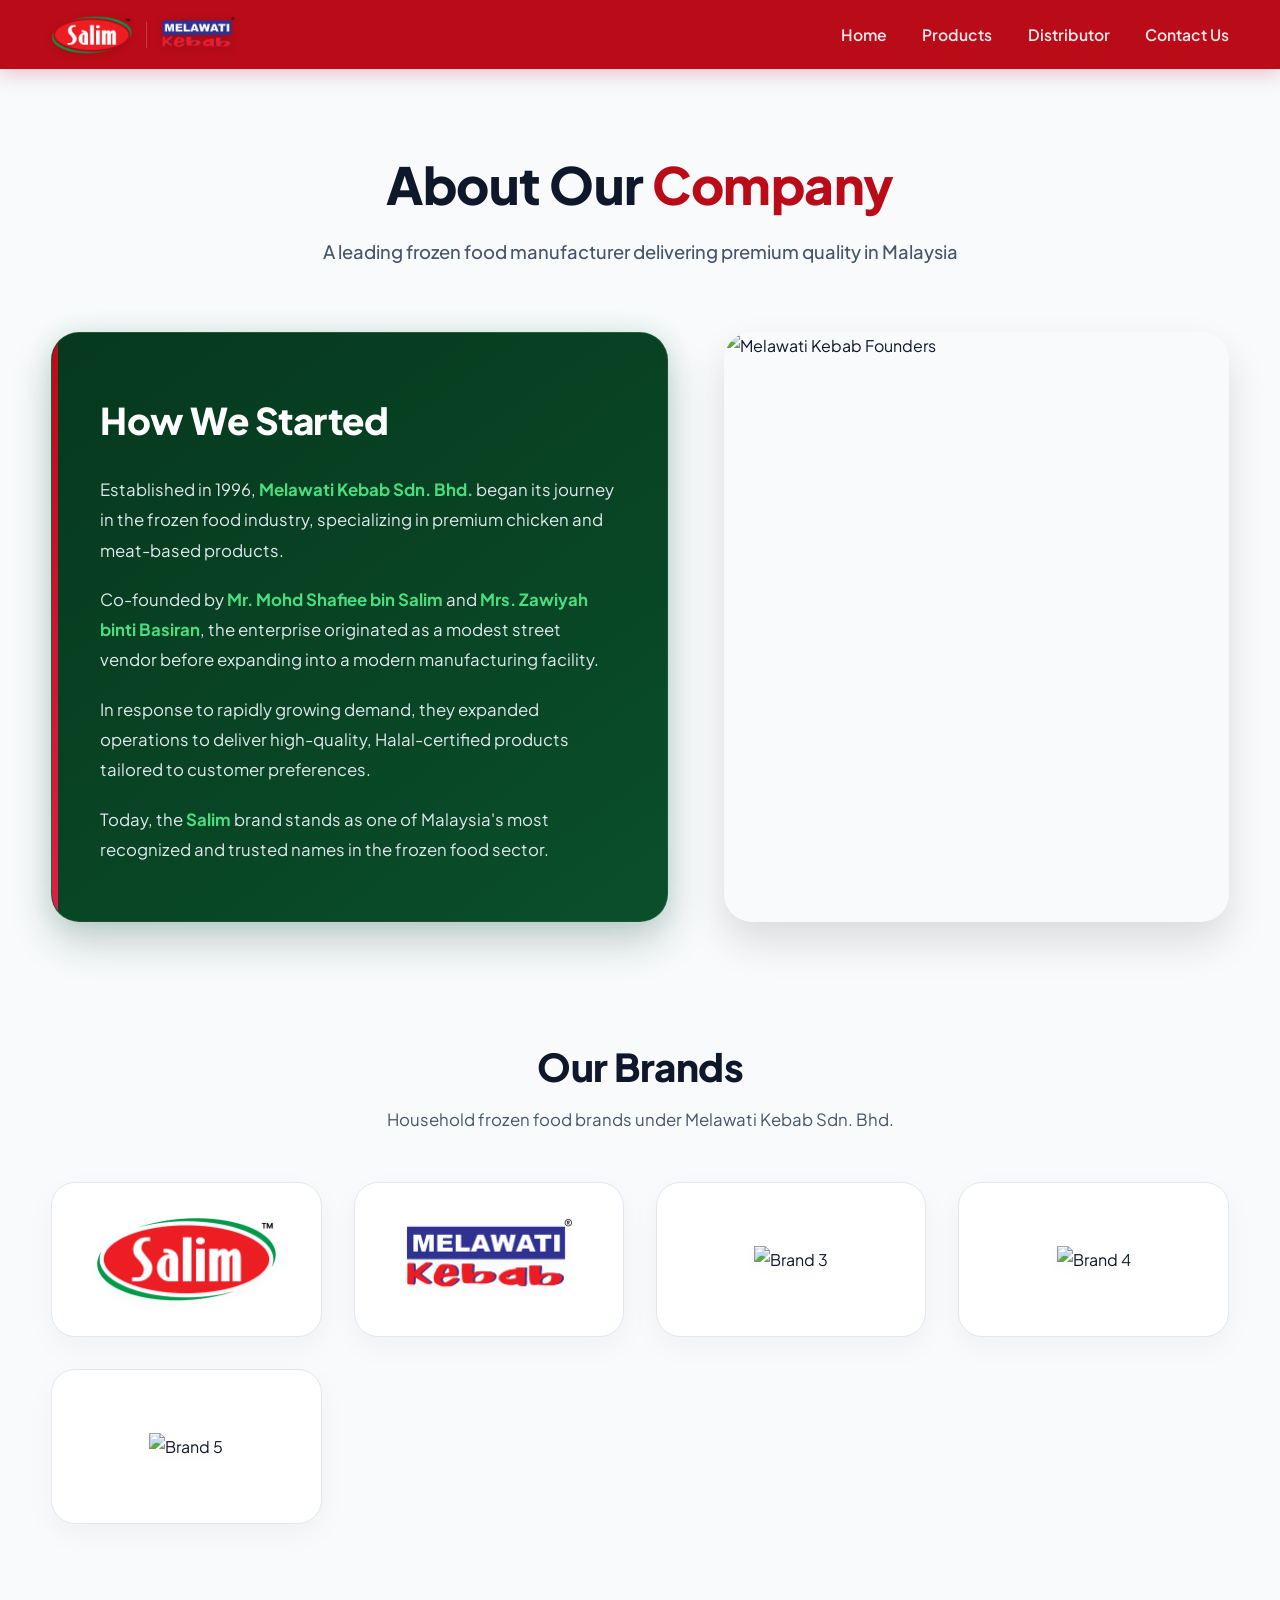
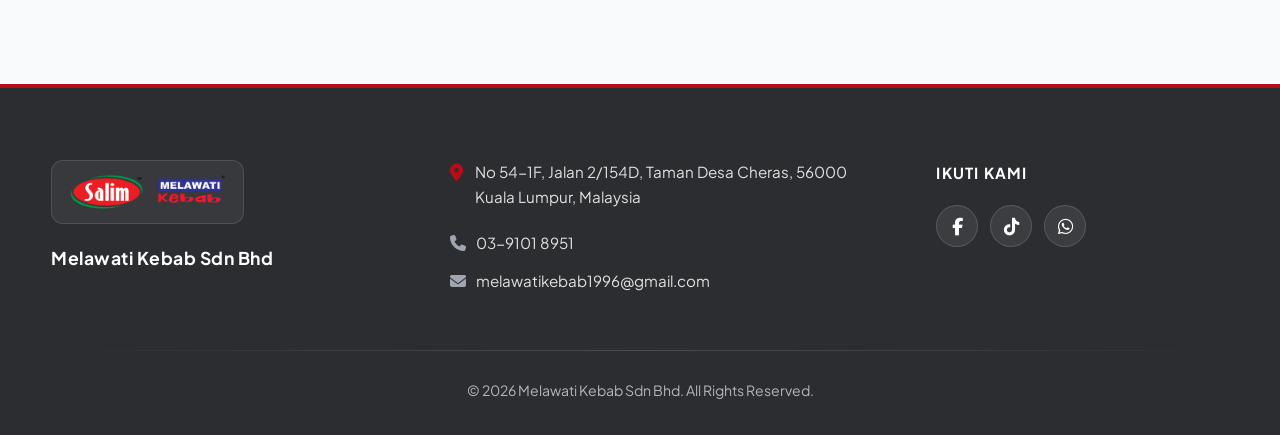
==== about.html @ ced59420 "Add files via upload" ====
<!DOCTYPE html>
<html lang="en">
<head>
    <meta charset="UTF-8">
    <meta name="viewport" content="width=device-width, initial-scale=1.0">
    <title>About Us | Salim Melawati Kebab</title>
    <meta name="description" content="Learn about the journey and brands under Melawati Kebab Sdn Bhd, a trusted frozen food manufacturer in Malaysia since 1996.">

    <!-- FontAwesome Icons & Google Fonts -->
    <link rel="stylesheet" href="https://cdnjs.cloudflare.com/ajax/libs/font-awesome/6.4.0/css/all.min.css">
    <link rel="preconnect" href="https://fonts.googleapis.com">
    <link rel="preconnect" href="https://fonts.gstatic.com" crossorigin>
    <link href="https://fonts.googleapis.com/css2?family=Plus+Jakarta+Sans:wght@400;500;600;700;800&display=swap" rel="stylesheet">
    
    <!-- CSS Header & Footer Components -->
    <link rel="stylesheet" href="components.css">

    <!-- JavaScript Header & Footer Components -->
    <script src="components.js" defer></script>
    
    <style>
        :root {
            --salim-red: #ba0c18;
            --salim-green: #008d4c;
            --salim-green-dark: #073b1e;
            --bg-light: #f8fafc;
            --bg-card: #ffffff;
            --text-dark: #0f172a;
            --text-gray: #475569;
            --border-color: #e2e8f0;
            --transition: all 0.35s cubic-bezier(0.16, 1, 0.3, 1);
        }

        *, *::before, *::after {
            margin: 0;
            padding: 0;
            box-sizing: border-box;
        }

        html, body {
            width: 100%;
            max-width: 100%;
            overflow-x: clip; 
            position: relative;
            background-color: var(--bg-light);
        }

        body {
            font-family: 'Plus Jakarta Sans', sans-serif;
            color: var(--text-dark);
            line-height: 1.7;
        }

        .site-wrapper {
            width: 100%;
            max-width: 100%;
            overflow-x: clip;
            position: relative;
            z-index: 1;
        }

        /* HEADER MELEKAT DI ATAS SKRIN (STICKY / FIXED AT TOP) */
        main-header {
            display: block;
            width: 100%;
            position: sticky !important;
            top: 0 !important;
            z-index: 1000;
        }

        /* Mengatasi sebarang gaya dalaman komponen header */
        main-header header, 
        main-header nav, 
        main-header .navbar, 
        main-header .header-container {
            position: sticky !important;
            top: 0 !important;
            z-index: 1000;
        }

        main-footer {
            display: block;
            width: 100%;
            position: relative;
            z-index: 2;
        }

        .container {
            width: 92%;
            max-width: 1200px;
            margin: 0 auto;
            position: relative;
            z-index: 2;
        }

        /* 1. Header Hero Minimalis */
        .page-header {
            text-align: center;
            padding: 4.5rem 0 2.5rem 0;
        }

        .page-title {
            font-size: clamp(2.2rem, 5vw, 3.2rem);
            font-weight: 800;
            color: var(--text-dark);
            letter-spacing: -0.5px;
            margin-bottom: 0.5rem;
        }

        .page-title span {
            color: var(--salim-red);
        }

        .page-subtitle {
            color: var(--text-gray);
            font-size: clamp(1rem, 2.5vw, 1.15rem);
            font-weight: 500;
            max-width: 650px;
            margin: 0 auto;
        }

        /* 2. Story Section */
        .story-section {
            padding: 1.5rem 0 5rem 0;
        }

        .story-grid {
            display: grid;
            grid-template-columns: 1.1fr 0.9fr;
            gap: 3.5rem;
            align-items: stretch;
        }

        /* Green Box 'How We Started' */
        .story-green-card {
            background: linear-gradient(145deg, #06381d 0%, #0a4f2b 100%);
            border-radius: 28px;
            padding: 3.5rem 3rem;
            color: #ffffff;
            box-shadow: 0 20px 40px rgba(7, 59, 30, 0.22), 
                        0 0 25px rgba(0, 141, 76, 0.12);
            border: 1px solid rgba(255, 255, 255, 0.1);
            position: relative;
            overflow: hidden;
            display: flex;
            flex-direction: column;
            justify-content: center;
        }

        .story-green-card::before {
            content: '';
            position: absolute;
            top: 0;
            left: 0;
            width: 6px;
            height: 100%;
            background: linear-gradient(180deg, var(--salim-red) 0%, #e11d48 100%);
        }

        .story-green-card h3 {
            font-size: clamp(1.8rem, 3.5vw, 2.3rem);
            font-weight: 800;
            color: #ffffff;
            margin-bottom: 1.5rem;
            letter-spacing: -0.5px;
        }

        .story-green-card p {
            color: #e2e8f0;
            font-size: 1.05rem;
            line-height: 1.8;
            margin-bottom: 1.2rem;
            font-weight: 400;
        }

        .story-green-card p:last-child {
            margin-bottom: 0;
        }

        .story-green-card strong {
            color: #4ade80;
            font-weight: 700;
        }

        /* Gambar Founders (Covered, Full Fill, No Border Tepi) */
        .story-image-wrapper {
            position: relative;
            width: 100%;
            height: 100%;
            min-height: 450px;
            display: flex;
            align-items: center;
            justify-content: center;
            background: transparent;
            padding: 0;
            border: none;
            box-shadow: none;
        }

        .story-image {
            width: 100%;
            height: 100%;
            object-fit: cover;
            border-radius: 28px;
            display: block;
            box-shadow: 0 20px 40px rgba(0, 0, 0, 0.12);
        }

        /* 3. Brands Section (Statik & Fail JPG) */
        .brands-section {
            padding: 2rem 0 6rem 0;
            position: relative;
        }

        .brands-header {
            text-align: center;
            margin-bottom: 3rem;
        }

        .brands-title {
            font-size: clamp(2rem, 4vw, 2.4rem);
            font-weight: 800;
            color: var(--text-dark);
            letter-spacing: -0.5px;
        }

        .brands-subtitle {
            color: var(--text-gray);
            font-size: 1.05rem;
            margin-top: 0.4rem;
        }

        /* Grid Logo Statik & Responsif */
        .brands-grid {
            display: grid;
            grid-template-columns: repeat(auto-fit, minmax(210px, 1fr));
            gap: 2rem;
            justify-content: center;
        }

        .brand-card {
            background: #ffffff;
            border: 1px solid var(--border-color);
            border-radius: 24px;
            height: 155px;
            padding: 1.5rem;
            display: flex;
            align-items: center;
            justify-content: center;
            box-shadow: 0 10px 30px rgba(0, 0, 0, 0.04);
            transition: var(--transition);
        }

        .brand-card:hover {
            transform: translateY(-6px);
            border-color: var(--salim-green);
            box-shadow: 0 18px 36px rgba(0, 141, 76, 0.12),
                        0 6px 16px rgba(186, 12, 24, 0.08);
        }

        /* Saiz Logo Besar & Jelas */
        .brand-card img {
            max-width: 90%;
            max-height: 95px;
            width: auto;
            height: auto;
            object-fit: contain;
            filter: drop-shadow(0 4px 6px rgba(0, 0, 0, 0.03));
            transition: var(--transition);
        }

        .brand-card:hover img {
            transform: scale(1.05);
        }

        /* Responsif untuk Mobile */
        @media (max-width: 992px) {
            .story-grid {
                grid-template-columns: 1fr;
                gap: 2.5rem;
            }
            .story-image-wrapper {
                min-height: 380px;
                height: 380px;
            }
            .brands-grid {
                grid-template-columns: repeat(auto-fit, minmax(180px, 1fr));
                gap: 1.5rem;
            }
        }

        @media (max-width: 600px) {
            .page-header {
                padding: 3rem 0 1.5rem 0;
            }
            .story-green-card {
                padding: 2.2rem 1.5rem;
                border-radius: 20px;
            }
            .story-image-wrapper {
                min-height: 280px;
                height: 280px;
            }
            .story-image {
                border-radius: 20px;
            }
            .brands-grid {
                grid-template-columns: repeat(2, 1fr);
                gap: 1rem;
            }
            .brand-card {
                height: 130px;
                padding: 1rem;
            }
            .brand-card img {
                max-height: 75px;
            }
        }

        @media (max-width: 380px) {
            .brands-grid {
                grid-template-columns: 1fr;
            }
        }
    </style>
</head>
<body>

    <div class="site-wrapper">

        <!-- Header Component (Kini Kekal Melekat di Atas Skrin Saat Scroll) -->
        <main-header></main-header>

        <main class="container">

            <!-- Clean Header Section -->
            <section class="page-header">
                <h1 class="page-title">About Our <span>Company</span></h1>
                <p class="page-subtitle">A leading frozen food manufacturer delivering premium quality in Malaysia</p>
            </section>

            <!-- Story Section -->
            <section class="story-section">
                <div class="story-grid">
                    
                    <!-- Green Box 'How We Started' -->
                    <div class="story-green-card">
                        <h3>How We Started</h3>
                        <p>Established in 1996, <strong>Melawati Kebab Sdn. Bhd.</strong> began its journey in the frozen food industry, specializing in premium chicken and meat-based products.</p>
                        <p>Co-founded by <strong>Mr. Mohd Shafiee bin Salim</strong> and <strong>Mrs. Zawiyah binti Basiran</strong>, the enterprise originated as a modest street vendor before expanding into a modern manufacturing facility.</p>
                        <p>In response to rapidly growing demand, they expanded operations to deliver high-quality, Halal-certified products tailored to customer preferences.</p>
                        <p>Today, the <strong>Salim</strong> brand stands as one of Malaysia's most recognized and trusted names in the frozen food sector.</p>
                    </div>

                    <!-- Gambar Founders (Covered, Full Fill, Tanpa Border Tepi) -->
                    <div class="story-image-wrapper">
                        <img src="productpic/founders.jpg" alt="Melawati Kebab Founders" class="story-image">
                    </div>

                </div>
            </section>

            <!-- Our Brands Section (Format Fail JPG) -->
            <section class="brands-section">
                <div class="brands-header">
                    <h2 class="brands-title">Our Brands</h2>
                    <p class="brands-subtitle">Household frozen food brands under Melawati Kebab Sdn. Bhd.</p>
                </div>
                
                <div class="brands-grid">
                    <div class="brand-card">
                        <img src="productpic/SALIM.png" alt="Salim Brand">
                    </div>

                    <div class="brand-card">
                        <img src="productpic/mksb.png" alt="Melawati Kebab Brand">
                    </div>

                    <div class="brand-card">
                        <img src="productpic/brand3.jpg" alt="Brand 3">
                    </div>

                    <div class="brand-card">
                        <img src="productpic/brand5.jpg" alt="Brand 4">
                    </div>

                    <div class="brand-card">
                        <img src="productpic/brand4.jpg" alt="Brand 5">
                    </div>
                </div>
            </section>

        </main>

        <!-- Footer Component -->
        <main-footer></main-footer>

    </div>

</body>
</html>
---- components.css ----
/* ==========================================================================
   CSS STYLESHEET FOR MAIN HEADER & MAIN FOOTER (OVERFLOW LOCKED)
   Brand: Salim / Melawati Kebab Sdn Bhd
   ========================================= */

:root {
    --salim-red: #ba0c18;
    --salim-red-dark: #960812;
    
    /* PALET WARNA HIJAU LEMBUT (SOFT GREEN) */
    --salim-green: #74c69d;
    --salim-green-hover: #52b788;
    --header-bg: #ba0c18;
    
    /* TETAPAN WARNA FOOTER KELABU (GREY) */
    --footer-bg: #2b2d30;          /* Kelabu arang (charcoal grey) */
    --footer-text: #e0e0e0;        /* Teks kelabu terang */
    --footer-icon-accent: #a0a6b1; /* Aksen ikon kelabu pastel */
    
    --text-white: #ffffff;
    --border-light: rgba(255, 255, 255, 0.2);
    --transition-smooth: all 0.3s cubic-bezier(0.4, 0, 0.2, 1);
}

/* Base reset for Custom Component Elements (Hentikan Horizontal Scroll) */
main-header, 
main-footer,
main-header *,
main-footer * {
    box-sizing: border-box;
    max-width: 100%;
}

main-header {
    display: block;
    width: 100%;
    position: sticky; /* Sticky dikemaskini supaya melekat di atas */
    top: 0;
    z-index: 1000;
}

main-footer {
    display: block;
    width: 100%;
    overflow-x: hidden;
}

/* ==========================================
   1. SITE HEADER & NAVIGATION
   ========================================== */
.site-header {
    background-color: var(--header-bg);
    width: 100%;
    box-shadow: 0 4px 20px rgba(186, 12, 24, 0.25);
    transition: var(--transition-smooth);
    overflow-x: hidden;
}

.header-container {
    width: 92%;
    max-width: 1250px;
    margin: 0 auto;
    display: flex;
    align-items: center;
    justify-content: space-between;
    padding: 0.85rem 0;
}

/* Logo Section */
.logo-group {
    display: flex;
    align-items: center;
    gap: 14px;
    text-decoration: none;
    transition: opacity 0.2s ease;
}

.logo-group:hover {
    opacity: 0.95;
}

.logo-img {
    height: 42px;
    width: auto;
    object-fit: contain;
    filter: drop-shadow(0 2px 4px rgba(0, 0, 0, 0.15));
    transition: transform 0.3s ease;
}

.logo-group:hover .logo-img {
    transform: scale(1.03);
}

.logo-divider {
    width: 1px;
    height: 26px;
    background-color: var(--border-light);
}

/* Navigation Menu */
.nav-menu {
    display: flex;
    align-items: center;
    list-style: none;
    gap: 2.2rem;
    margin: 0;
    padding: 0;
}

.nav-link {
    color: rgba(255, 255, 255, 0.9);
    text-decoration: none;
    font-weight: 600;
    font-size: 0.98rem;
    position: relative;
    padding: 6px 0;
    transition: var(--transition-smooth);
}

.nav-link:hover {
    color: var(--text-white);
}

.nav-link::after {
    content: '';
    position: absolute;
    bottom: -2px;
    left: 0;
    width: 0%;
    height: 3px;
    background-color: var(--salim-green);
    border-radius: 4px;
    transition: var(--transition-smooth);
}

.nav-link:hover::after,
.nav-link.active::after {
    width: 100%;
}

.nav-link.active {
    color: var(--text-white);
    font-weight: 700;
}

/* Hamburger Toggle Button (Mobile) */
.menu-toggle {
    display: none;
    flex-direction: column;
    justify-content: space-between;
    width: 28px;
    height: 20px;
    background: transparent;
    border: none;
    cursor: pointer;
    padding: 0;
    z-index: 1001;
}

.menu-toggle span {
    width: 100%;
    height: 3px;
    background-color: var(--text-white);
    border-radius: 3px;
    transition: var(--transition-smooth);
    transform-origin: left center;
}

.menu-toggle.active span:nth-child(1) {
    transform: rotate(45deg);
}

.menu-toggle.active span:nth-child(2) {
    opacity: 0;
}

.menu-toggle.active span:nth-child(3) {
    transform: rotate(-45deg);
}

/* ==========================================
   2. SITE FOOTER (GREY THEME)
   ========================================== */
.site-footer {
    background-color: var(--footer-bg);
    color: var(--footer-text);
    padding: 4.5rem 0 2rem 0;
    margin-top: 4rem;
    border-top: 4px solid var(--salim-red);
    overflow-x: hidden;
}

.footer-container {
    width: 92%;
    max-width: 1250px;
    margin: 0 auto;
}

.footer-top {
    display: grid;
    grid-template-columns: 1.2fr 1.5fr 1fr;
    gap: 3rem;
    align-items: start;
    margin-bottom: 3.5rem;
}

/* Footer Brand Column */
.footer-brand {
    display: flex;
    flex-direction: column;
    gap: 1.2rem;
}

.footer-logos {
    display: flex;
    align-items: center;
    gap: 14px;
    background: rgba(255, 255, 255, 0.06);
    padding: 12px 18px;
    border-radius: 12px;
    width: fit-content;
    border: 1px solid rgba(255, 255, 255, 0.12);
}

.footer-logo-img {
    height: 38px;
    width: auto;
    object-fit: contain;
}

.company-name {
    font-size: 1.1rem;
    font-weight: 700;
    letter-spacing: 0.5px;
    color: #ffffff;
}

/* Footer Info Column (Address & Contact) */
.footer-info {
    display: flex;
    flex-direction: column;
    gap: 1.3rem;
}

.footer-address {
    display: flex;
    align-items: flex-start;
    gap: 12px;
    color: var(--footer-text);
    font-size: 0.95rem;
    line-height: 1.6;
}

.footer-address i {
    color: var(--salim-red);
    font-size: 1.1rem;
    margin-top: 4px;
    flex-shrink: 0;
}

.footer-contacts {
    display: flex;
    flex-direction: column;
    gap: 0.75rem;
}

.contact-item {
    color: var(--footer-text);
    text-decoration: none;
    font-size: 0.95rem;
    display: inline-flex;
    align-items: center;
    gap: 10px;
    transition: var(--transition-smooth);
    width: fit-content;
}

.contact-item i {
    color: var(--footer-icon-accent);
    font-size: 1rem;
}

.contact-item:hover {
    color: #ffffff;
    transform: translateX(4px);
}

/* Social Media Column */
.footer-social-wrapper {
    display: flex;
    flex-direction: column;
    gap: 1.2rem;
}

.social-title {
    font-size: 0.95rem;
    font-weight: 700;
    color: #ffffff;
    text-transform: uppercase;
    letter-spacing: 1.2px;
}

.footer-socials {
    display: flex;
    gap: 12px;
}

.social-btn {
    width: 42px;
    height: 42px;
    border-radius: 50%;
    background: rgba(255, 255, 255, 0.08);
    color: #ffffff;
    display: flex;
    align-items: center;
    justify-content: center;
    font-size: 1.1rem;
    text-decoration: none;
    transition: var(--transition-smooth);
    border: 1px solid rgba(255, 255, 255, 0.15);
}

.social-btn:hover {
    transform: translateY(-4px);
    box-shadow: 0 6px 15px rgba(0, 0, 0, 0.25);
}

.social-btn.facebook:hover {
    background-color: #1877f2;
    border-color: #1877f2;
    color: #ffffff;
}

.social-btn.tiktok:hover {
    background-color: #000000;
    border-color: #fe2c55;
    color: #fe2c55;
}

.social-btn.whatsapp:hover {
    background-color: #25d366;
    border-color: #25d366;
    color: #ffffff;
}

/* Footer Bottom Divider & Copyright */
.footer-divider {
    height: 1px;
    background: linear-gradient(90deg, transparent, rgba(255, 255, 255, 0.15), transparent);
    margin-bottom: 1.8rem;
}

.footer-bottom {
    text-align: center;
    color: rgba(255, 255, 255, 0.65);
    font-size: 0.88rem;
}

/* ==========================================
   3. RESPONSIVE BREAKPOINTS
   ========================================== */
@media (max-width: 992px) {
    .footer-top {
        grid-template-columns: 1fr;
        gap: 2.5rem;
    }
}

@media (max-width: 868px) {
    .menu-toggle {
        display: flex;
    }

    .nav-menu {
        position: absolute;
        top: 100%;
        left: 0;
        width: 100%;
        background-color: #960812;
        flex-direction: column;
        align-items: center;
        padding: 0;
        gap: 0;
        max-height: 0;
        overflow: hidden;
        opacity: 0;
        visibility: hidden;
        box-shadow: 0 10px 25px rgba(0, 0, 0, 0.2);
        transition: var(--transition-smooth);
    }

    .nav-menu.active {
        max-height: 320px;
        opacity: 1;
        visibility: visible;
        padding: 1.5rem 0;
    }

    .nav-menu li {
        width: 100%;
        text-align: center;
    }

    .nav-link {
        display: block;
        padding: 0.8rem 0;
        font-size: 1.05rem;
    }
}

@media (max-width: 480px) {
    .logo-img {
        height: 35px;
    }
    
    .logo-divider {
        height: 20px;
    }
}
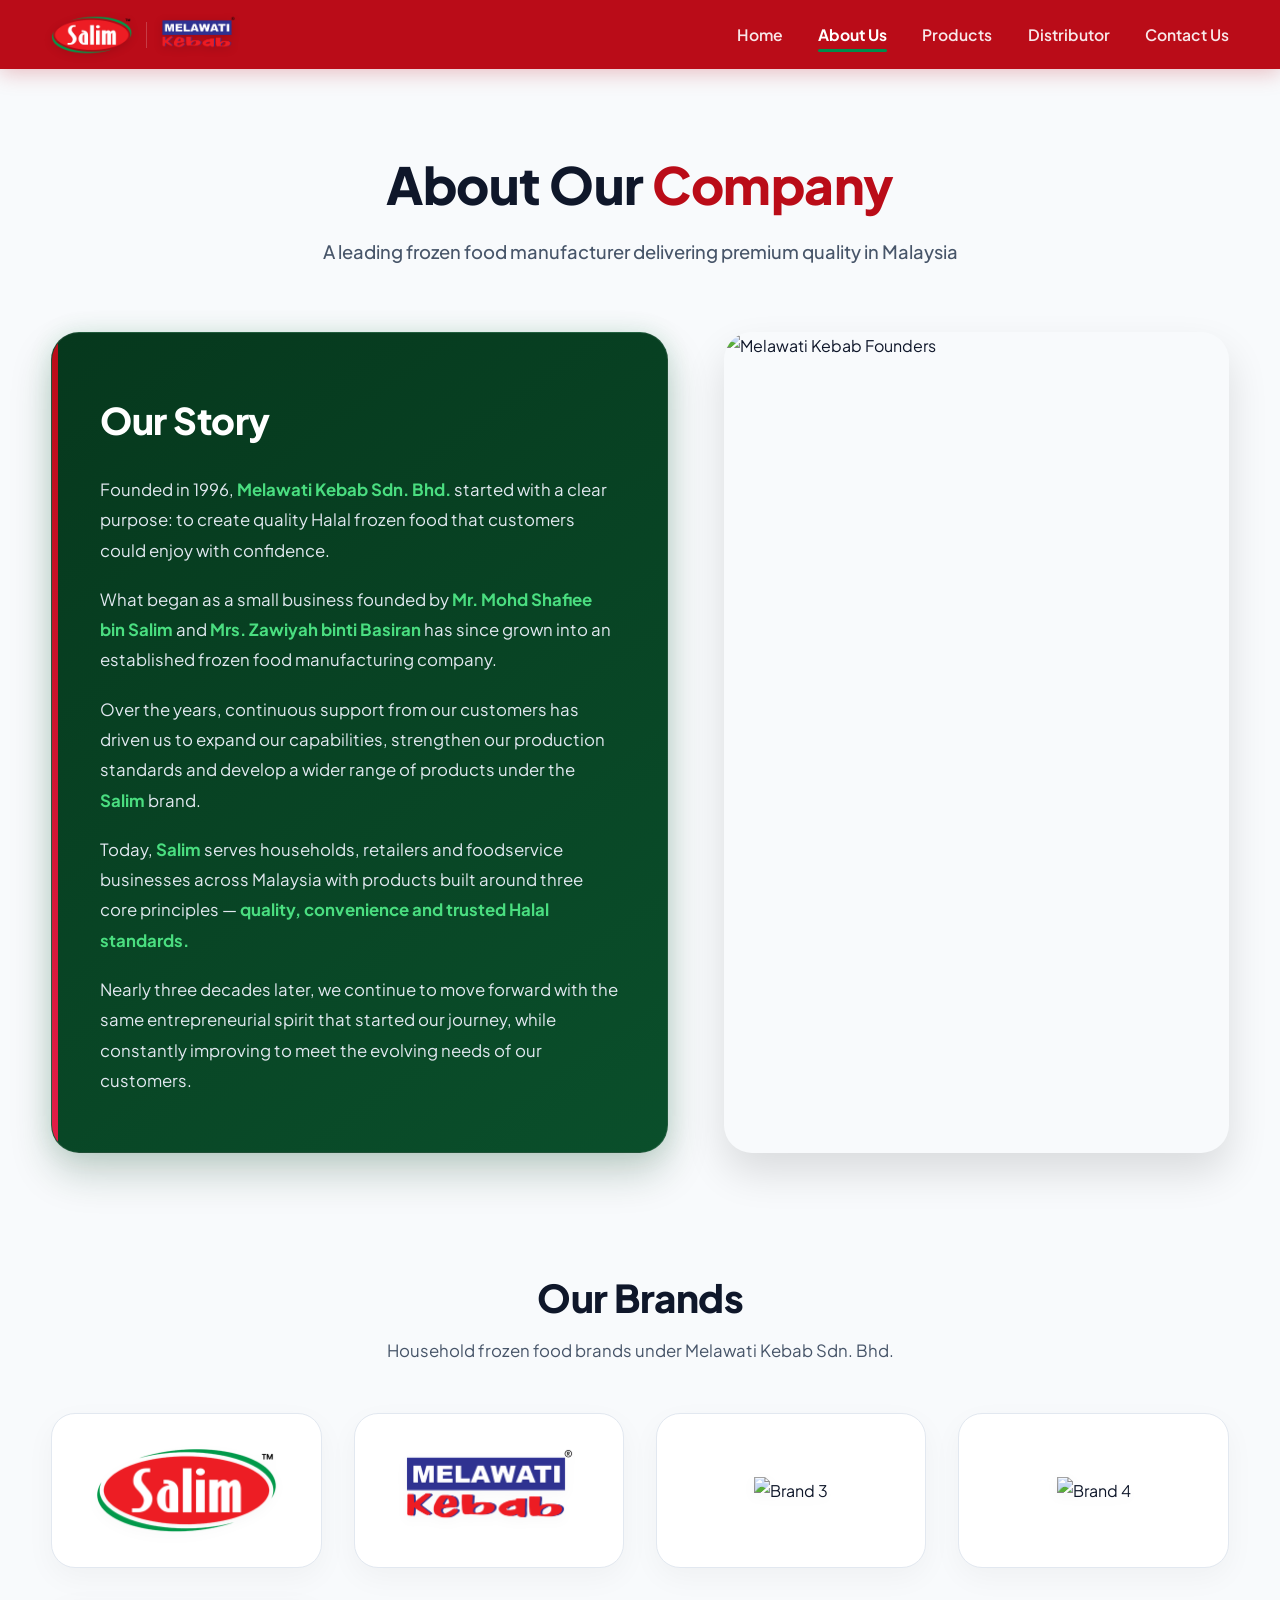
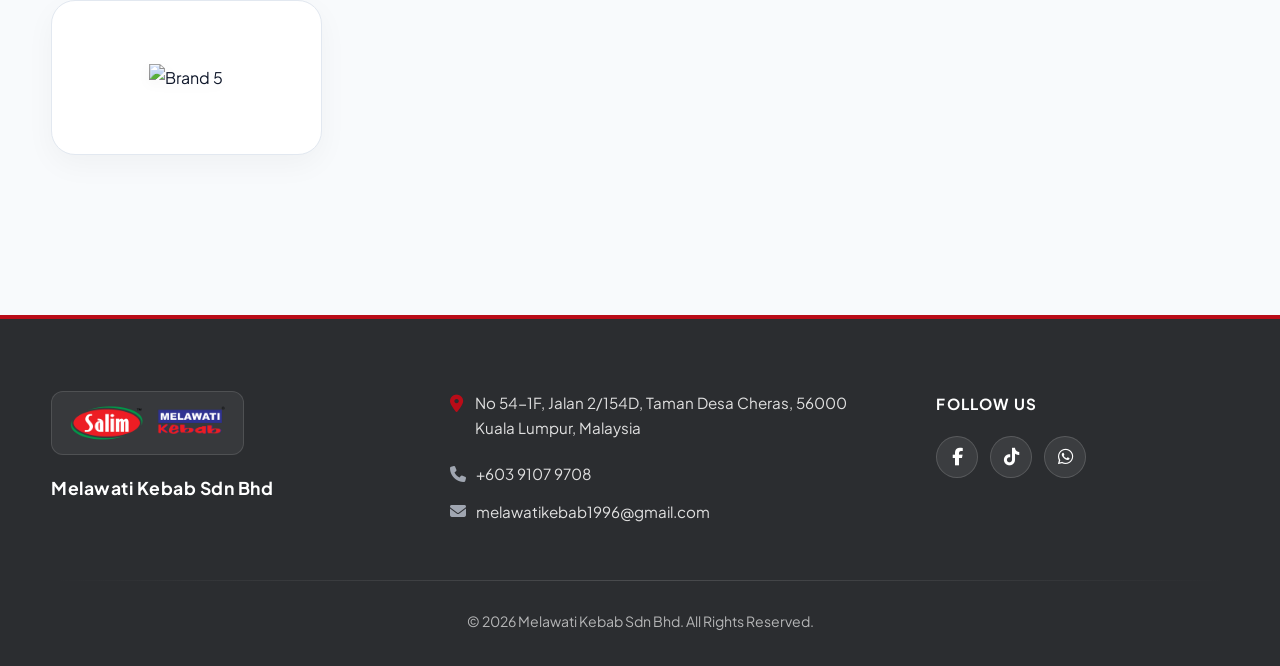
==== commit c74f0b8b: "Update about.html" ====
--- a/about.html
+++ b/about.html
@@ -345,11 +345,18 @@
                     
                     <!-- Green Box 'How We Started' -->
                     <div class="story-green-card">
-                        <h3>How We Started</h3>
-                        <p>Established in 1996, <strong>Melawati Kebab Sdn. Bhd.</strong> began its journey in the frozen food industry, specializing in premium chicken and meat-based products.</p>
-                        <p>Co-founded by <strong>Mr. Mohd Shafiee bin Salim</strong> and <strong>Mrs. Zawiyah binti Basiran</strong>, the enterprise originated as a modest street vendor before expanding into a modern manufacturing facility.</p>
-                        <p>In response to rapidly growing demand, they expanded operations to deliver high-quality, Halal-certified products tailored to customer preferences.</p>
-                        <p>Today, the <strong>Salim</strong> brand stands as one of Malaysia's most recognized and trusted names in the frozen food sector.</p>
+                       <h3>Our Story</h3>
+
+<p>Founded in 1996, <strong>Melawati Kebab Sdn. Bhd.</strong> started with a clear purpose: to create quality Halal frozen food that customers could enjoy with confidence.</p>
+
+<p>What began as a small business founded by <strong>Mr. Mohd Shafiee bin Salim</strong> and <strong>Mrs. Zawiyah binti Basiran</strong> has since grown into an established frozen food manufacturing company.</p>
+
+<p>Over the years, continuous support from our customers has driven us to expand our capabilities, strengthen our production standards and develop a wider range of products under the <strong>Salim</strong> brand.</p>
+
+<p>Today, <strong>Salim</strong> serves households, retailers and foodservice businesses across Malaysia with products built around three core principles — <strong>quality, convenience and trusted Halal standards.</strong></p>
+
+<p>Nearly three decades later, we continue to move forward with the same entrepreneurial spirit that started our journey, while constantly improving to meet the evolving needs of our customers.</p>
+
                     </div>
 
                     <!-- Gambar Founders (Covered, Full Fill, Tanpa Border Tepi) -->
@@ -398,4 +405,4 @@
     </div>
 
 </body>
-</html>+</html>
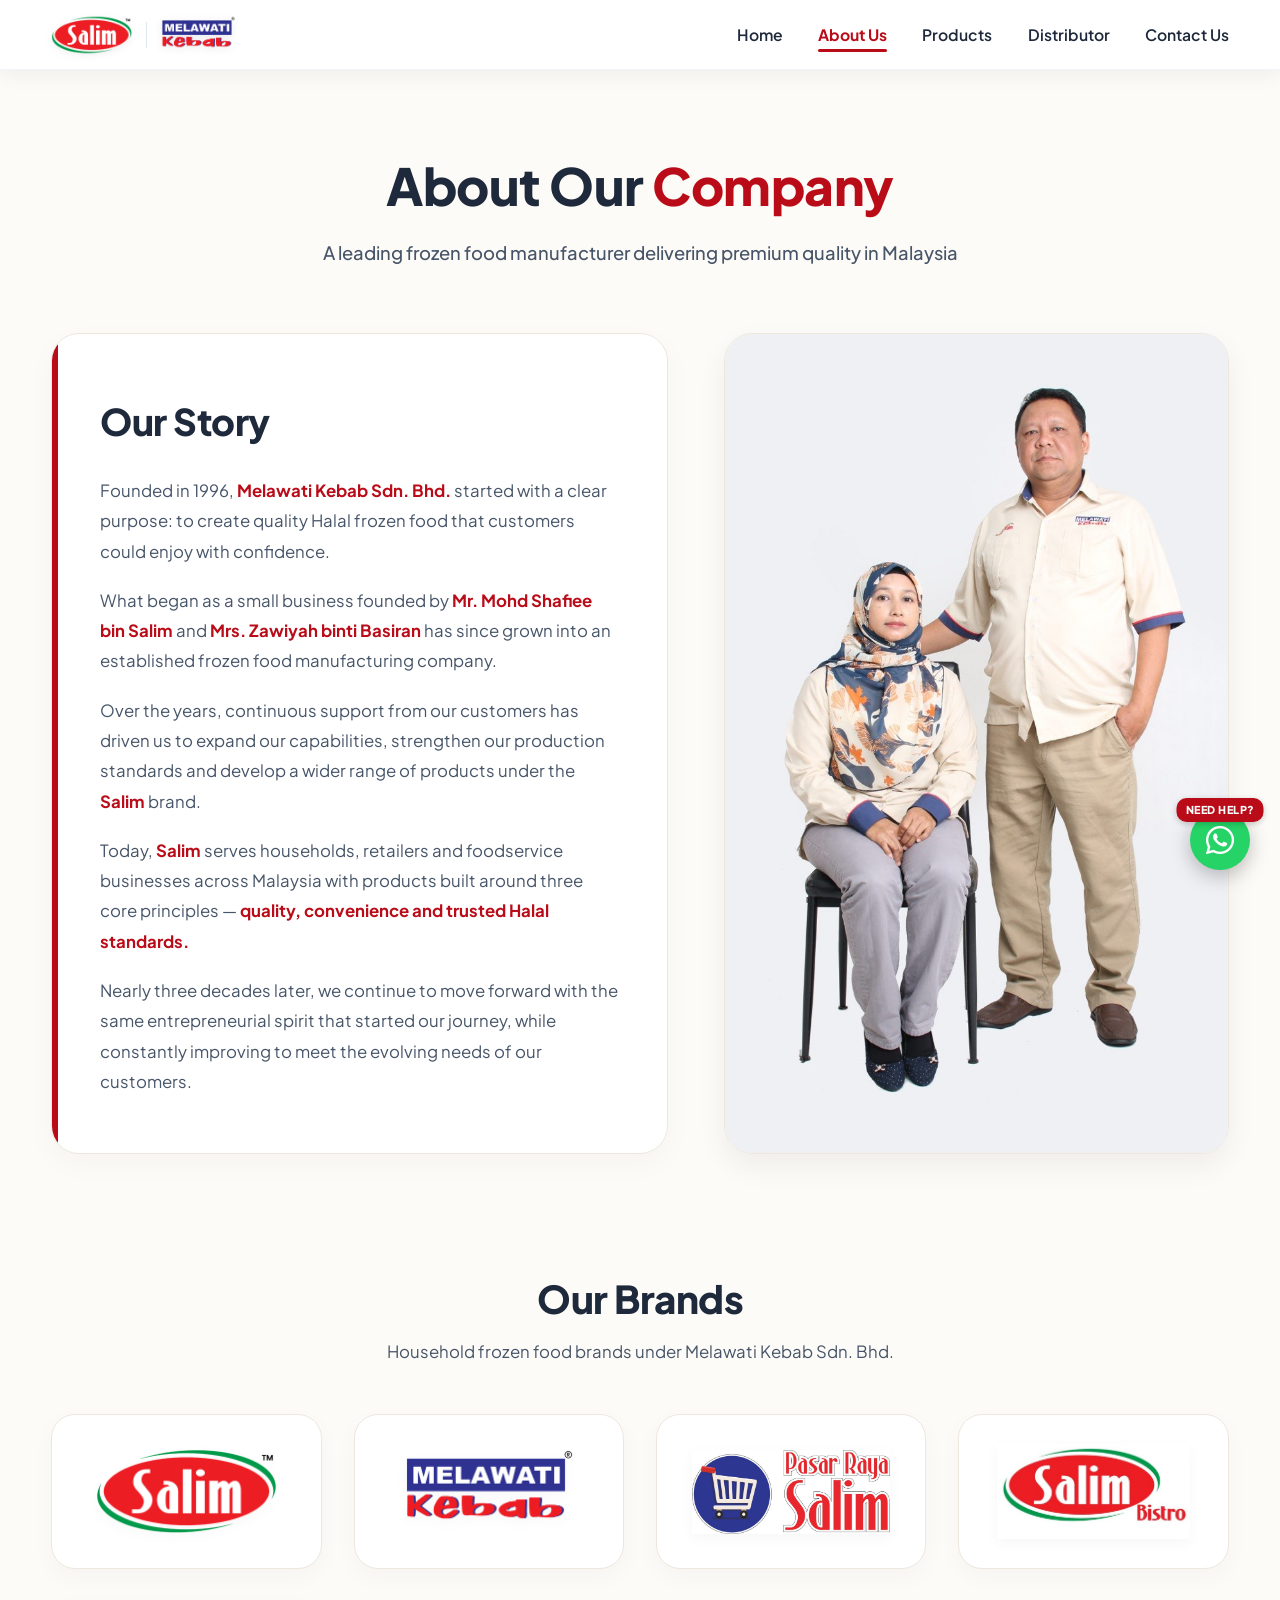
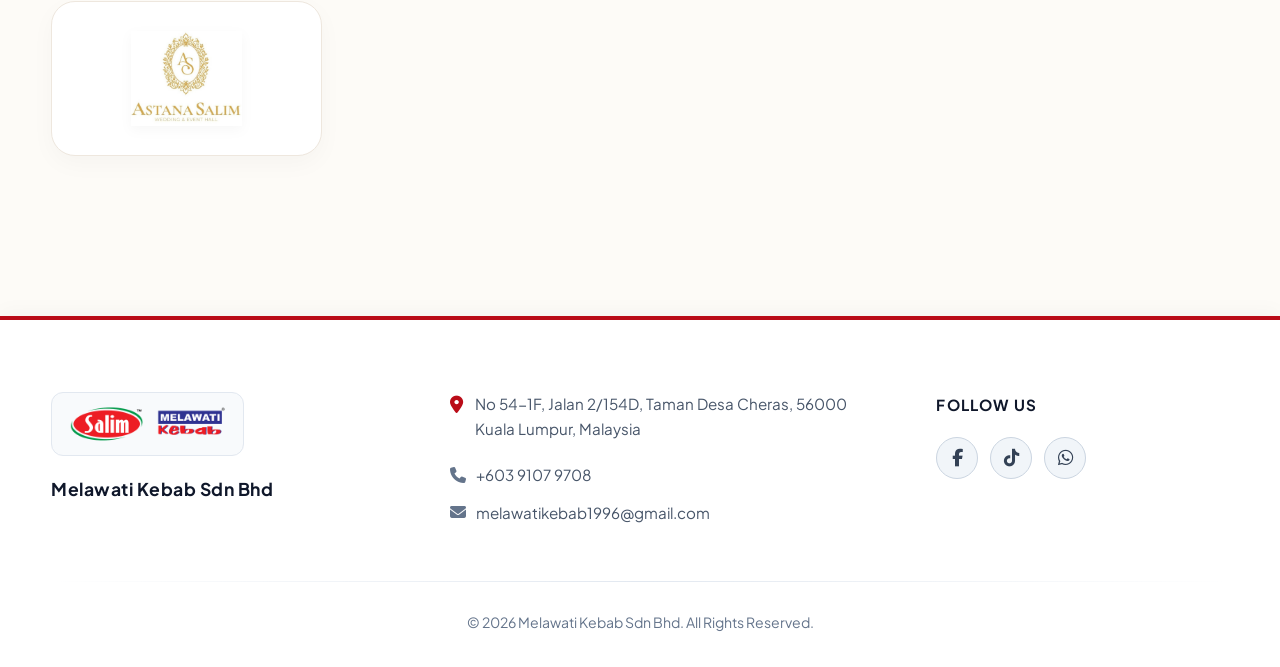
==== commit b32c1c8f: "Update about.html" ====
--- a/about.html
+++ b/about.html
@@ -21,13 +21,18 @@
     <style>
         :root {
             --salim-red: #ba0c18;
+            --salim-red-hover: #960812;
             --salim-green: #008d4c;
-            --salim-green-dark: #073b1e;
-            --bg-light: #f8fafc;
+            --salim-green-hover: #006e3b;
+            --salim-gold: #c59b27;
+            
+            /* SOFT CREAM THEME (SEBIJIK SAMA DENGAN INDEX) */
+            --bg-light: #fdfbf7;
             --bg-card: #ffffff;
-            --text-dark: #0f172a;
+            --bg-cream-card: #f8f4ed;
+            --text-dark: #1e293b;
             --text-gray: #475569;
-            --border-color: #e2e8f0;
+            --border-color: #eee7de;
             --transition: all 0.35s cubic-bezier(0.16, 1, 0.3, 1);
         }
 
@@ -39,14 +44,15 @@
 
         html, body {
             width: 100%;
+            height: 100%;
             max-width: 100%;
             overflow-x: clip; 
             position: relative;
-            background-color: var(--bg-light);
         }
 
         body {
             font-family: 'Plus Jakarta Sans', sans-serif;
+            background-color: var(--bg-light);
             color: var(--text-dark);
             line-height: 1.7;
         }
@@ -54,6 +60,9 @@
         .site-wrapper {
             width: 100%;
             max-width: 100%;
+            min-height: 100vh;
+            display: flex;
+            flex-direction: column;
             overflow-x: clip;
             position: relative;
             z-index: 1;
@@ -85,6 +94,11 @@
             z-index: 2;
         }
 
+        /* Flex: 1 menolak footer ke bawah */
+        main.container {
+            flex: 1;
+        }
+
         .container {
             width: 92%;
             max-width: 1200px;
@@ -131,15 +145,14 @@
             align-items: stretch;
         }
 
-        /* Green Box 'How We Started' */
+        /* White Card 'Our Story' (TUKAR DARI GREEN KE PUTIH) */
         .story-green-card {
-            background: linear-gradient(145deg, #06381d 0%, #0a4f2b 100%);
+            background: var(--bg-card);
             border-radius: 28px;
             padding: 3.5rem 3rem;
-            color: #ffffff;
-            box-shadow: 0 20px 40px rgba(7, 59, 30, 0.22), 
-                        0 0 25px rgba(0, 141, 76, 0.12);
-            border: 1px solid rgba(255, 255, 255, 0.1);
+            color: var(--text-dark);
+            box-shadow: 0 10px 30px rgba(0, 0, 0, 0.03);
+            border: 1px solid var(--border-color);
             position: relative;
             overflow: hidden;
             display: flex;
@@ -154,19 +167,19 @@
             left: 0;
             width: 6px;
             height: 100%;
-            background: linear-gradient(180deg, var(--salim-red) 0%, #e11d48 100%);
+            background: var(--salim-red);
         }
 
         .story-green-card h3 {
             font-size: clamp(1.8rem, 3.5vw, 2.3rem);
             font-weight: 800;
-            color: #ffffff;
+            color: var(--text-dark);
             margin-bottom: 1.5rem;
             letter-spacing: -0.5px;
         }
 
         .story-green-card p {
-            color: #e2e8f0;
+            color: var(--text-gray);
             font-size: 1.05rem;
             line-height: 1.8;
             margin-bottom: 1.2rem;
@@ -178,11 +191,11 @@
         }
 
         .story-green-card strong {
-            color: #4ade80;
+            color: var(--salim-red);
             font-weight: 700;
         }
 
-        /* Gambar Founders (Covered, Full Fill, No Border Tepi) */
+        /* Gambar Founders */
         .story-image-wrapper {
             position: relative;
             width: 100%;
@@ -203,10 +216,11 @@
             object-fit: cover;
             border-radius: 28px;
             display: block;
-            box-shadow: 0 20px 40px rgba(0, 0, 0, 0.12);
-        }
-
-        /* 3. Brands Section (Statik & Fail JPG) */
+            box-shadow: 0 12px 30px rgba(0, 0, 0, 0.06);
+            border: 1px solid var(--border-color);
+        }
+
+        /* 3. Brands Section */
         .brands-section {
             padding: 2rem 0 6rem 0;
             position: relative;
@@ -239,7 +253,7 @@
         }
 
         .brand-card {
-            background: #ffffff;
+            background: var(--bg-card);
             border: 1px solid var(--border-color);
             border-radius: 24px;
             height: 155px;
@@ -247,15 +261,14 @@
             display: flex;
             align-items: center;
             justify-content: center;
-            box-shadow: 0 10px 30px rgba(0, 0, 0, 0.04);
+            box-shadow: 0 8px 24px rgba(0, 0, 0, 0.03);
             transition: var(--transition);
         }
 
         .brand-card:hover {
             transform: translateY(-6px);
-            border-color: var(--salim-green);
-            box-shadow: 0 18px 36px rgba(0, 141, 76, 0.12),
-                        0 6px 16px rgba(186, 12, 24, 0.08);
+            border-color: var(--salim-red);
+            box-shadow: 0 16px 32px rgba(186, 12, 24, 0.1);
         }
 
         /* Saiz Logo Besar & Jelas */
@@ -273,6 +286,54 @@
             transform: scale(1.05);
         }
 
+        /* WHATSAPP FLOATING BUTTON (SEBIJIK SAMA INDEX) */
+        .whatsapp-inquiry-fixed {
+            position: fixed;
+            bottom: 30px;
+            right: 30px;
+            width: 60px;
+            height: 60px;
+            border-radius: 50%;
+            background-color: #25D366;
+            color: white;
+            box-shadow: 0 6px 20px rgba(0,0,0,0.25);
+            display: flex;
+            align-items: center;
+            justify-content: center;
+            text-decoration: none;
+            z-index: 9999;
+            transition: all 0.3s ease;
+        }
+
+        .whatsapp-inquiry-fixed i {
+            font-size: 2rem;
+        }
+
+        .whatsapp-inquiry-fixed:hover {
+            transform: scale(1.1);
+            background-color: #1da851;
+            box-shadow: 0 8px 25px rgba(0,0,0,0.35);
+            color: white;
+        }
+
+        .ws-badge {
+            position: absolute;
+            top: -12px;
+            right: 50%;
+            transform: translateX(50%);
+            white-space: nowrap;
+            background: var(--salim-red);
+            color: white;
+            font-size: 0.68rem;
+            font-weight: 800;
+            padding: 3px 9px;
+            border-radius: 10px;
+            text-transform: uppercase;
+            letter-spacing: 0.5px;
+            box-shadow: 0 2px 6px rgba(0,0,0,0.2);
+            pointer-events: none;
+        }
+
         /* Responsif untuk Mobile */
         @media (max-width: 992px) {
             .story-grid {
@@ -315,6 +376,15 @@
             .brand-card img {
                 max-height: 75px;
             }
+            .whatsapp-inquiry-fixed {
+                bottom: 20px;
+                right: 20px;
+                width: 55px;
+                height: 55px;
+            }
+            .whatsapp-inquiry-fixed i {
+                font-size: 1.8rem;
+            }
         }
 
         @media (max-width: 380px) {
@@ -328,7 +398,7 @@
 
     <div class="site-wrapper">
 
-        <!-- Header Component (Kini Kekal Melekat di Atas Skrin Saat Scroll) -->
+        <!-- Header Component -->
         <main-header></main-header>
 
         <main class="container">
@@ -343,23 +413,22 @@
             <section class="story-section">
                 <div class="story-grid">
                     
-                    <!-- Green Box 'How We Started' -->
+                    <!-- White Card 'Our Story' -->
                     <div class="story-green-card">
-                       <h3>Our Story</h3>
-
-<p>Founded in 1996, <strong>Melawati Kebab Sdn. Bhd.</strong> started with a clear purpose: to create quality Halal frozen food that customers could enjoy with confidence.</p>
-
-<p>What began as a small business founded by <strong>Mr. Mohd Shafiee bin Salim</strong> and <strong>Mrs. Zawiyah binti Basiran</strong> has since grown into an established frozen food manufacturing company.</p>
-
-<p>Over the years, continuous support from our customers has driven us to expand our capabilities, strengthen our production standards and develop a wider range of products under the <strong>Salim</strong> brand.</p>
-
-<p>Today, <strong>Salim</strong> serves households, retailers and foodservice businesses across Malaysia with products built around three core principles — <strong>quality, convenience and trusted Halal standards.</strong></p>
-
-<p>Nearly three decades later, we continue to move forward with the same entrepreneurial spirit that started our journey, while constantly improving to meet the evolving needs of our customers.</p>
-
-                    </div>
-
-                    <!-- Gambar Founders (Covered, Full Fill, Tanpa Border Tepi) -->
+                        <h3>Our Story</h3>
+
+                        <p>Founded in 1996, <strong>Melawati Kebab Sdn. Bhd.</strong> started with a clear purpose: to create quality Halal frozen food that customers could enjoy with confidence.</p>
+
+                        <p>What began as a small business founded by <strong>Mr. Mohd Shafiee bin Salim</strong> and <strong>Mrs. Zawiyah binti Basiran</strong> has since grown into an established frozen food manufacturing company.</p>
+
+                        <p>Over the years, continuous support from our customers has driven us to expand our capabilities, strengthen our production standards and develop a wider range of products under the <strong>Salim</strong> brand.</p>
+
+                        <p>Today, <strong>Salim</strong> serves households, retailers and foodservice businesses across Malaysia with products built around three core principles — <strong>quality, convenience and trusted Halal standards.</strong></p>
+
+                        <p>Nearly three decades later, we continue to move forward with the same entrepreneurial spirit that started our journey, while constantly improving to meet the evolving needs of our customers.</p>
+                    </div>
+
+                    <!-- Gambar Founders -->
                     <div class="story-image-wrapper">
                         <img src="productpic/founders.jpg" alt="Melawati Kebab Founders" class="story-image">
                     </div>
@@ -367,7 +436,7 @@
                 </div>
             </section>
 
-            <!-- Our Brands Section (Format Fail JPG) -->
+            <!-- Our Brands Section -->
             <section class="brands-section">
                 <div class="brands-header">
                     <h2 class="brands-title">Our Brands</h2>
@@ -404,5 +473,11 @@
 
     </div>
 
+    <!-- BUTANG WHATSAPP TERAPUNG BULAT (SAMA MACAM INDEX) -->
+    <a href="https://wa.me/60124247708?text=Hi%20Salim%20Melawati%20Kebab,%20saya%20berminat%20untuk%20bertanya%20tentang%20produk." class="whatsapp-inquiry-fixed" target="_blank" rel="noopener noreferrer" aria-label="Need Help? Contact WhatsApp">
+        <span class="ws-badge">Need Help?</span>
+        <i class="fa-brands fa-whatsapp"></i>
+    </a>
+
 </body>
 </html>
--- a/components.css
+++ b/components.css
@@ -10,15 +10,20 @@
     /* PALET WARNA HIJAU LEMBUT (SOFT GREEN) */
     --salim-green: #74c69d;
     --salim-green-hover: #52b788;
-    --header-bg: #ba0c18;
     
-    /* TETAPAN WARNA FOOTER KELABU (GREY) */
-    --footer-bg: #2b2d30;          /* Kelabu arang (charcoal grey) */
-    --footer-text: #e0e0e0;        /* Teks kelabu terang */
-    --footer-icon-accent: #a0a6b1; /* Aksen ikon kelabu pastel */
+    /* TETAPAN WARNA HEADER PUTIH */
+    --header-bg: #ffffff;             /* Latar belakang header diubah ke putih */
+    --header-text: #1e293b;           /* Warna teks gelap supaya jelas dibaca */
+    --header-text-hover: #ba0c18;     /* Warna teks merah apabila di-hover */
+    
+    /* TETAPAN WARNA FOOTER PUTIH */
+    --footer-bg: #ffffff;             /* Latar belakang footer diubah ke putih */
+    --footer-text: #475569;           /* Teks kelabu gelap supaya jelas dibaca */
+    --footer-title: #0f172a;          /* Tajuk & nama syarikat warna gelap */
+    --footer-icon-accent: #64748b;    /* Aksen ikon kelabu */
     
     --text-white: #ffffff;
-    --border-light: rgba(255, 255, 255, 0.2);
+    --border-light: #e2e8f0;        /* Garisan pemisah warna terang/kelabu halus */
     --transition-smooth: all 0.3s cubic-bezier(0.4, 0, 0.2, 1);
 }
 
@@ -34,7 +39,7 @@
 main-header {
     display: block;
     width: 100%;
-    position: sticky; /* Sticky dikemaskini supaya melekat di atas */
+    position: sticky; /* Sticky supaya kekal melekat di atas */
     top: 0;
     z-index: 1000;
 }
@@ -51,9 +56,10 @@
 .site-header {
     background-color: var(--header-bg);
     width: 100%;
-    box-shadow: 0 4px 20px rgba(186, 12, 24, 0.25);
+    box-shadow: 0 4px 20px rgba(0, 0, 0, 0.06); /* Bayangan lembut untuk header putih */
     transition: var(--transition-smooth);
     overflow-x: hidden;
+    border-bottom: 1px solid #f1f5f9;
 }
 
 .header-container {
@@ -83,7 +89,7 @@
     height: 42px;
     width: auto;
     object-fit: contain;
-    filter: drop-shadow(0 2px 4px rgba(0, 0, 0, 0.15));
+    filter: drop-shadow(0 2px 4px rgba(0, 0, 0, 0.08));
     transition: transform 0.3s ease;
 }
 
@@ -108,7 +114,7 @@
 }
 
 .nav-link {
-    color: rgba(255, 255, 255, 0.9);
+    color: var(--header-text);
     text-decoration: none;
     font-weight: 600;
     font-size: 0.98rem;
@@ -118,7 +124,7 @@
 }
 
 .nav-link:hover {
-    color: var(--text-white);
+    color: var(--header-text-hover);
 }
 
 .nav-link::after {
@@ -128,7 +134,7 @@
     left: 0;
     width: 0%;
     height: 3px;
-    background-color: var(--salim-green);
+    background-color: var(--salim-red);
     border-radius: 4px;
     transition: var(--transition-smooth);
 }
@@ -139,7 +145,7 @@
 }
 
 .nav-link.active {
-    color: var(--text-white);
+    color: var(--salim-red);
     font-weight: 700;
 }
 
@@ -160,7 +166,7 @@
 .menu-toggle span {
     width: 100%;
     height: 3px;
-    background-color: var(--text-white);
+    background-color: var(--header-text); /* Warna garis menu bertukar gelap */
     border-radius: 3px;
     transition: var(--transition-smooth);
     transform-origin: left center;
@@ -179,7 +185,7 @@
 }
 
 /* ==========================================
-   2. SITE FOOTER (GREY THEME)
+   2. SITE FOOTER (WHITE THEME)
    ========================================== */
 .site-footer {
     background-color: var(--footer-bg);
@@ -187,6 +193,7 @@
     padding: 4.5rem 0 2rem 0;
     margin-top: 4rem;
     border-top: 4px solid var(--salim-red);
+    box-shadow: 0 -4px 20px rgba(0, 0, 0, 0.03); /* Bayangan halus di atas footer */
     overflow-x: hidden;
 }
 
@@ -215,11 +222,11 @@
     display: flex;
     align-items: center;
     gap: 14px;
-    background: rgba(255, 255, 255, 0.06);
+    background: #f8fafc;
     padding: 12px 18px;
     border-radius: 12px;
     width: fit-content;
-    border: 1px solid rgba(255, 255, 255, 0.12);
+    border: 1px solid #e2e8f0;
 }
 
 .footer-logo-img {
@@ -232,7 +239,7 @@
     font-size: 1.1rem;
     font-weight: 700;
     letter-spacing: 0.5px;
-    color: #ffffff;
+    color: var(--footer-title);
 }
 
 /* Footer Info Column (Address & Contact) */
@@ -281,7 +288,7 @@
 }
 
 .contact-item:hover {
-    color: #ffffff;
+    color: var(--salim-red);
     transform: translateX(4px);
 }
 
@@ -295,7 +302,7 @@
 .social-title {
     font-size: 0.95rem;
     font-weight: 700;
-    color: #ffffff;
+    color: var(--footer-title);
     text-transform: uppercase;
     letter-spacing: 1.2px;
 }
@@ -309,20 +316,20 @@
     width: 42px;
     height: 42px;
     border-radius: 50%;
-    background: rgba(255, 255, 255, 0.08);
-    color: #ffffff;
+    background: #f1f5f9;
+    color: #334155;
     display: flex;
     align-items: center;
     justify-content: center;
     font-size: 1.1rem;
     text-decoration: none;
     transition: var(--transition-smooth);
-    border: 1px solid rgba(255, 255, 255, 0.15);
+    border: 1px solid #cbd5e1;
 }
 
 .social-btn:hover {
     transform: translateY(-4px);
-    box-shadow: 0 6px 15px rgba(0, 0, 0, 0.25);
+    box-shadow: 0 6px 15px rgba(0, 0, 0, 0.1);
 }
 
 .social-btn.facebook:hover {
@@ -333,8 +340,8 @@
 
 .social-btn.tiktok:hover {
     background-color: #000000;
-    border-color: #fe2c55;
-    color: #fe2c55;
+    border-color: #000000;
+    color: #ffffff;
 }
 
 .social-btn.whatsapp:hover {
@@ -346,13 +353,13 @@
 /* Footer Bottom Divider & Copyright */
 .footer-divider {
     height: 1px;
-    background: linear-gradient(90deg, transparent, rgba(255, 255, 255, 0.15), transparent);
+    background: linear-gradient(90deg, transparent, #e2e8f0, transparent);
     margin-bottom: 1.8rem;
 }
 
 .footer-bottom {
     text-align: center;
-    color: rgba(255, 255, 255, 0.65);
+    color: #64748b;
     font-size: 0.88rem;
 }
 
@@ -376,7 +383,7 @@
         top: 100%;
         left: 0;
         width: 100%;
-        background-color: #960812;
+        background-color: #ffffff; /* Menu dropdown telefon juga berwarna putih */
         flex-direction: column;
         align-items: center;
         padding: 0;
@@ -385,8 +392,9 @@
         overflow: hidden;
         opacity: 0;
         visibility: hidden;
-        box-shadow: 0 10px 25px rgba(0, 0, 0, 0.2);
+        box-shadow: 0 10px 25px rgba(0, 0, 0, 0.1);
         transition: var(--transition-smooth);
+        border-bottom: 1px solid #f1f5f9;
     }
 
     .nav-menu.active {
@@ -417,4 +425,3 @@
         height: 20px;
     }
 }
-
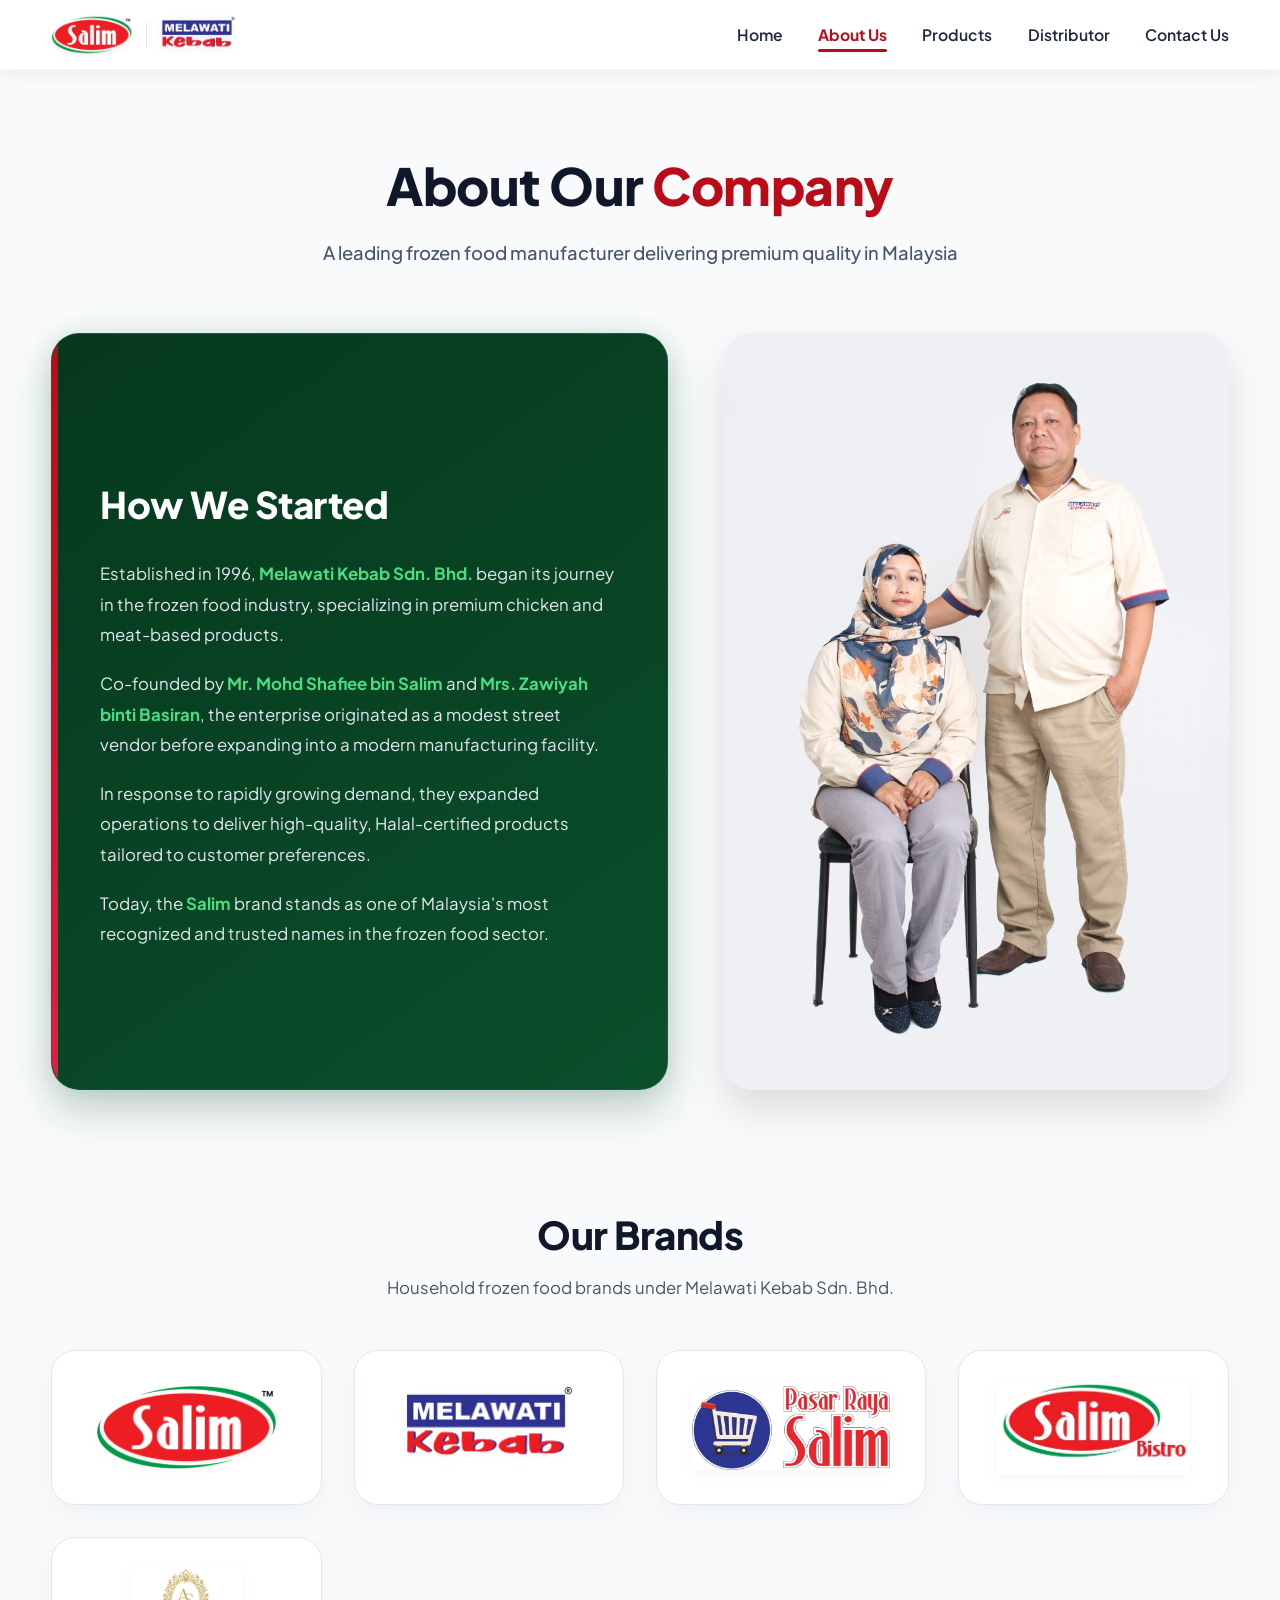
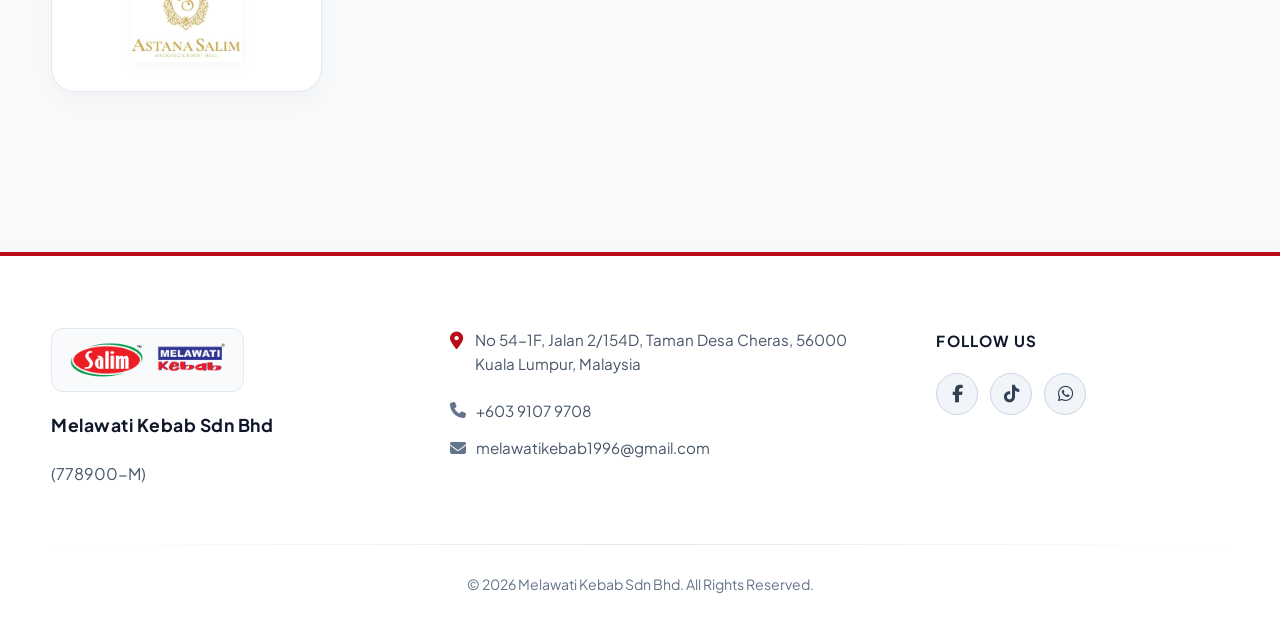
==== commit 4ebd9c1f: "Update about.html" ====
--- a/about.html
+++ b/about.html
@@ -21,18 +21,13 @@
     <style>
         :root {
             --salim-red: #ba0c18;
-            --salim-red-hover: #960812;
             --salim-green: #008d4c;
-            --salim-green-hover: #006e3b;
-            --salim-gold: #c59b27;
-            
-            /* SOFT CREAM THEME (SEBIJIK SAMA DENGAN INDEX) */
-            --bg-light: #fdfbf7;
+            --salim-green-dark: #073b1e;
+            --bg-light: #f8fafc;
             --bg-card: #ffffff;
-            --bg-cream-card: #f8f4ed;
-            --text-dark: #1e293b;
+            --text-dark: #0f172a;
             --text-gray: #475569;
-            --border-color: #eee7de;
+            --border-color: #e2e8f0;
             --transition: all 0.35s cubic-bezier(0.16, 1, 0.3, 1);
         }
 
@@ -44,15 +39,14 @@
 
         html, body {
             width: 100%;
-            height: 100%;
             max-width: 100%;
             overflow-x: clip; 
             position: relative;
+            background-color: var(--bg-light);
         }
 
         body {
             font-family: 'Plus Jakarta Sans', sans-serif;
-            background-color: var(--bg-light);
             color: var(--text-dark);
             line-height: 1.7;
         }
@@ -60,9 +54,6 @@
         .site-wrapper {
             width: 100%;
             max-width: 100%;
-            min-height: 100vh;
-            display: flex;
-            flex-direction: column;
             overflow-x: clip;
             position: relative;
             z-index: 1;
@@ -77,7 +68,6 @@
             z-index: 1000;
         }
 
-        /* Mengatasi sebarang gaya dalaman komponen header */
         main-header header, 
         main-header nav, 
         main-header .navbar, 
@@ -94,11 +84,6 @@
             z-index: 2;
         }
 
-        /* Flex: 1 menolak footer ke bawah */
-        main.container {
-            flex: 1;
-        }
-
         .container {
             width: 92%;
             max-width: 1200px;
@@ -145,14 +130,15 @@
             align-items: stretch;
         }
 
-        /* White Card 'Our Story' (TUKAR DARI GREEN KE PUTIH) */
+        /* Green Box 'How We Started' */
         .story-green-card {
-            background: var(--bg-card);
+            background: linear-gradient(145deg, #06381d 0%, #0a4f2b 100%);
             border-radius: 28px;
             padding: 3.5rem 3rem;
-            color: var(--text-dark);
-            box-shadow: 0 10px 30px rgba(0, 0, 0, 0.03);
-            border: 1px solid var(--border-color);
+            color: #ffffff;
+            box-shadow: 0 20px 40px rgba(7, 59, 30, 0.22), 
+                        0 0 25px rgba(0, 141, 76, 0.12);
+            border: 1px solid rgba(255, 255, 255, 0.1);
             position: relative;
             overflow: hidden;
             display: flex;
@@ -167,19 +153,19 @@
             left: 0;
             width: 6px;
             height: 100%;
-            background: var(--salim-red);
+            background: linear-gradient(180deg, var(--salim-red) 0%, #e11d48 100%);
         }
 
         .story-green-card h3 {
             font-size: clamp(1.8rem, 3.5vw, 2.3rem);
             font-weight: 800;
-            color: var(--text-dark);
+            color: #ffffff;
             margin-bottom: 1.5rem;
             letter-spacing: -0.5px;
         }
 
         .story-green-card p {
-            color: var(--text-gray);
+            color: #e2e8f0;
             font-size: 1.05rem;
             line-height: 1.8;
             margin-bottom: 1.2rem;
@@ -191,7 +177,7 @@
         }
 
         .story-green-card strong {
-            color: var(--salim-red);
+            color: #4ade80;
             font-weight: 700;
         }
 
@@ -214,10 +200,10 @@
             width: 100%;
             height: 100%;
             object-fit: cover;
+            object-position: center top; /* Memastikan bahagian atas/muka sentiasa keutamaan */
             border-radius: 28px;
             display: block;
-            box-shadow: 0 12px 30px rgba(0, 0, 0, 0.06);
-            border: 1px solid var(--border-color);
+            box-shadow: 0 20px 40px rgba(0, 0, 0, 0.12);
         }
 
         /* 3. Brands Section */
@@ -244,7 +230,6 @@
             margin-top: 0.4rem;
         }
 
-        /* Grid Logo Statik & Responsif */
         .brands-grid {
             display: grid;
             grid-template-columns: repeat(auto-fit, minmax(210px, 1fr));
@@ -253,7 +238,7 @@
         }
 
         .brand-card {
-            background: var(--bg-card);
+            background: #ffffff;
             border: 1px solid var(--border-color);
             border-radius: 24px;
             height: 155px;
@@ -261,17 +246,17 @@
             display: flex;
             align-items: center;
             justify-content: center;
-            box-shadow: 0 8px 24px rgba(0, 0, 0, 0.03);
+            box-shadow: 0 10px 30px rgba(0, 0, 0, 0.04);
             transition: var(--transition);
         }
 
         .brand-card:hover {
             transform: translateY(-6px);
-            border-color: var(--salim-red);
-            box-shadow: 0 16px 32px rgba(186, 12, 24, 0.1);
-        }
-
-        /* Saiz Logo Besar & Jelas */
+            border-color: var(--salim-green);
+            box-shadow: 0 18px 36px rgba(0, 141, 76, 0.12),
+                        0 6px 16px rgba(186, 12, 24, 0.08);
+        }
+
         .brand-card img {
             max-width: 90%;
             max-height: 95px;
@@ -286,63 +271,20 @@
             transform: scale(1.05);
         }
 
-        /* WHATSAPP FLOATING BUTTON (SEBIJIK SAMA INDEX) */
-        .whatsapp-inquiry-fixed {
-            position: fixed;
-            bottom: 30px;
-            right: 30px;
-            width: 60px;
-            height: 60px;
-            border-radius: 50%;
-            background-color: #25D366;
-            color: white;
-            box-shadow: 0 6px 20px rgba(0,0,0,0.25);
-            display: flex;
-            align-items: center;
-            justify-content: center;
-            text-decoration: none;
-            z-index: 9999;
-            transition: all 0.3s ease;
-        }
-
-        .whatsapp-inquiry-fixed i {
-            font-size: 2rem;
-        }
-
-        .whatsapp-inquiry-fixed:hover {
-            transform: scale(1.1);
-            background-color: #1da851;
-            box-shadow: 0 8px 25px rgba(0,0,0,0.35);
-            color: white;
-        }
-
-        .ws-badge {
-            position: absolute;
-            top: -12px;
-            right: 50%;
-            transform: translateX(50%);
-            white-space: nowrap;
-            background: var(--salim-red);
-            color: white;
-            font-size: 0.68rem;
-            font-weight: 800;
-            padding: 3px 9px;
-            border-radius: 10px;
-            text-transform: uppercase;
-            letter-spacing: 0.5px;
-            box-shadow: 0 2px 6px rgba(0,0,0,0.2);
-            pointer-events: none;
-        }
-
-        /* Responsif untuk Mobile */
+        /* Responsif Mobile - Dibetulkan supaya gambar penuh & tidak terpotong */
         @media (max-width: 992px) {
             .story-grid {
                 grid-template-columns: 1fr;
                 gap: 2.5rem;
             }
             .story-image-wrapper {
-                min-height: 380px;
-                height: 380px;
+                min-height: auto;
+                height: auto;
+            }
+            .story-image {
+                height: auto;
+                max-height: 480px;
+                object-fit: contain; /* Gambar dipaparkan penuh tanpa potong */
             }
             .brands-grid {
                 grid-template-columns: repeat(auto-fit, minmax(180px, 1fr));
@@ -359,11 +301,14 @@
                 border-radius: 20px;
             }
             .story-image-wrapper {
-                min-height: 280px;
-                height: 280px;
+                min-height: auto;
+                height: auto;
             }
             .story-image {
+                height: auto;
+                width: 100%;
                 border-radius: 20px;
+                object-fit: contain; /* Memastikan seluruh gambar & muka nampak penuh */
             }
             .brands-grid {
                 grid-template-columns: repeat(2, 1fr);
@@ -376,15 +321,6 @@
             .brand-card img {
                 max-height: 75px;
             }
-            .whatsapp-inquiry-fixed {
-                bottom: 20px;
-                right: 20px;
-                width: 55px;
-                height: 55px;
-            }
-            .whatsapp-inquiry-fixed i {
-                font-size: 1.8rem;
-            }
         }
 
         @media (max-width: 380px) {
@@ -398,37 +334,26 @@
 
     <div class="site-wrapper">
 
-        <!-- Header Component -->
         <main-header></main-header>
 
         <main class="container">
 
-            <!-- Clean Header Section -->
             <section class="page-header">
                 <h1 class="page-title">About Our <span>Company</span></h1>
                 <p class="page-subtitle">A leading frozen food manufacturer delivering premium quality in Malaysia</p>
             </section>
 
-            <!-- Story Section -->
             <section class="story-section">
                 <div class="story-grid">
                     
-                    <!-- White Card 'Our Story' -->
                     <div class="story-green-card">
-                        <h3>Our Story</h3>
-
-                        <p>Founded in 1996, <strong>Melawati Kebab Sdn. Bhd.</strong> started with a clear purpose: to create quality Halal frozen food that customers could enjoy with confidence.</p>
-
-                        <p>What began as a small business founded by <strong>Mr. Mohd Shafiee bin Salim</strong> and <strong>Mrs. Zawiyah binti Basiran</strong> has since grown into an established frozen food manufacturing company.</p>
-
-                        <p>Over the years, continuous support from our customers has driven us to expand our capabilities, strengthen our production standards and develop a wider range of products under the <strong>Salim</strong> brand.</p>
-
-                        <p>Today, <strong>Salim</strong> serves households, retailers and foodservice businesses across Malaysia with products built around three core principles — <strong>quality, convenience and trusted Halal standards.</strong></p>
-
-                        <p>Nearly three decades later, we continue to move forward with the same entrepreneurial spirit that started our journey, while constantly improving to meet the evolving needs of our customers.</p>
-                    </div>
-
-                    <!-- Gambar Founders -->
+                        <h3>How We Started</h3>
+                        <p>Established in 1996, <strong>Melawati Kebab Sdn. Bhd.</strong> began its journey in the frozen food industry, specializing in premium chicken and meat-based products.</p>
+                        <p>Co-founded by <strong>Mr. Mohd Shafiee bin Salim</strong> and <strong>Mrs. Zawiyah binti Basiran</strong>, the enterprise originated as a modest street vendor before expanding into a modern manufacturing facility.</p>
+                        <p>In response to rapidly growing demand, they expanded operations to deliver high-quality, Halal-certified products tailored to customer preferences.</p>
+                        <p>Today, the <strong>Salim</strong> brand stands as one of Malaysia's most recognized and trusted names in the frozen food sector.</p>
+                    </div>
+
                     <div class="story-image-wrapper">
                         <img src="productpic/founders.jpg" alt="Melawati Kebab Founders" class="story-image">
                     </div>
@@ -436,7 +361,6 @@
                 </div>
             </section>
 
-            <!-- Our Brands Section -->
             <section class="brands-section">
                 <div class="brands-header">
                     <h2 class="brands-title">Our Brands</h2>
@@ -468,16 +392,9 @@
 
         </main>
 
-        <!-- Footer Component -->
         <main-footer></main-footer>
 
     </div>
-
-    <!-- BUTANG WHATSAPP TERAPUNG BULAT (SAMA MACAM INDEX) -->
-    <a href="https://wa.me/60124247708?text=Hi%20Salim%20Melawati%20Kebab,%20saya%20berminat%20untuk%20bertanya%20tentang%20produk." class="whatsapp-inquiry-fixed" target="_blank" rel="noopener noreferrer" aria-label="Need Help? Contact WhatsApp">
-        <span class="ws-badge">Need Help?</span>
-        <i class="fa-brands fa-whatsapp"></i>
-    </a>
 
 </body>
 </html>
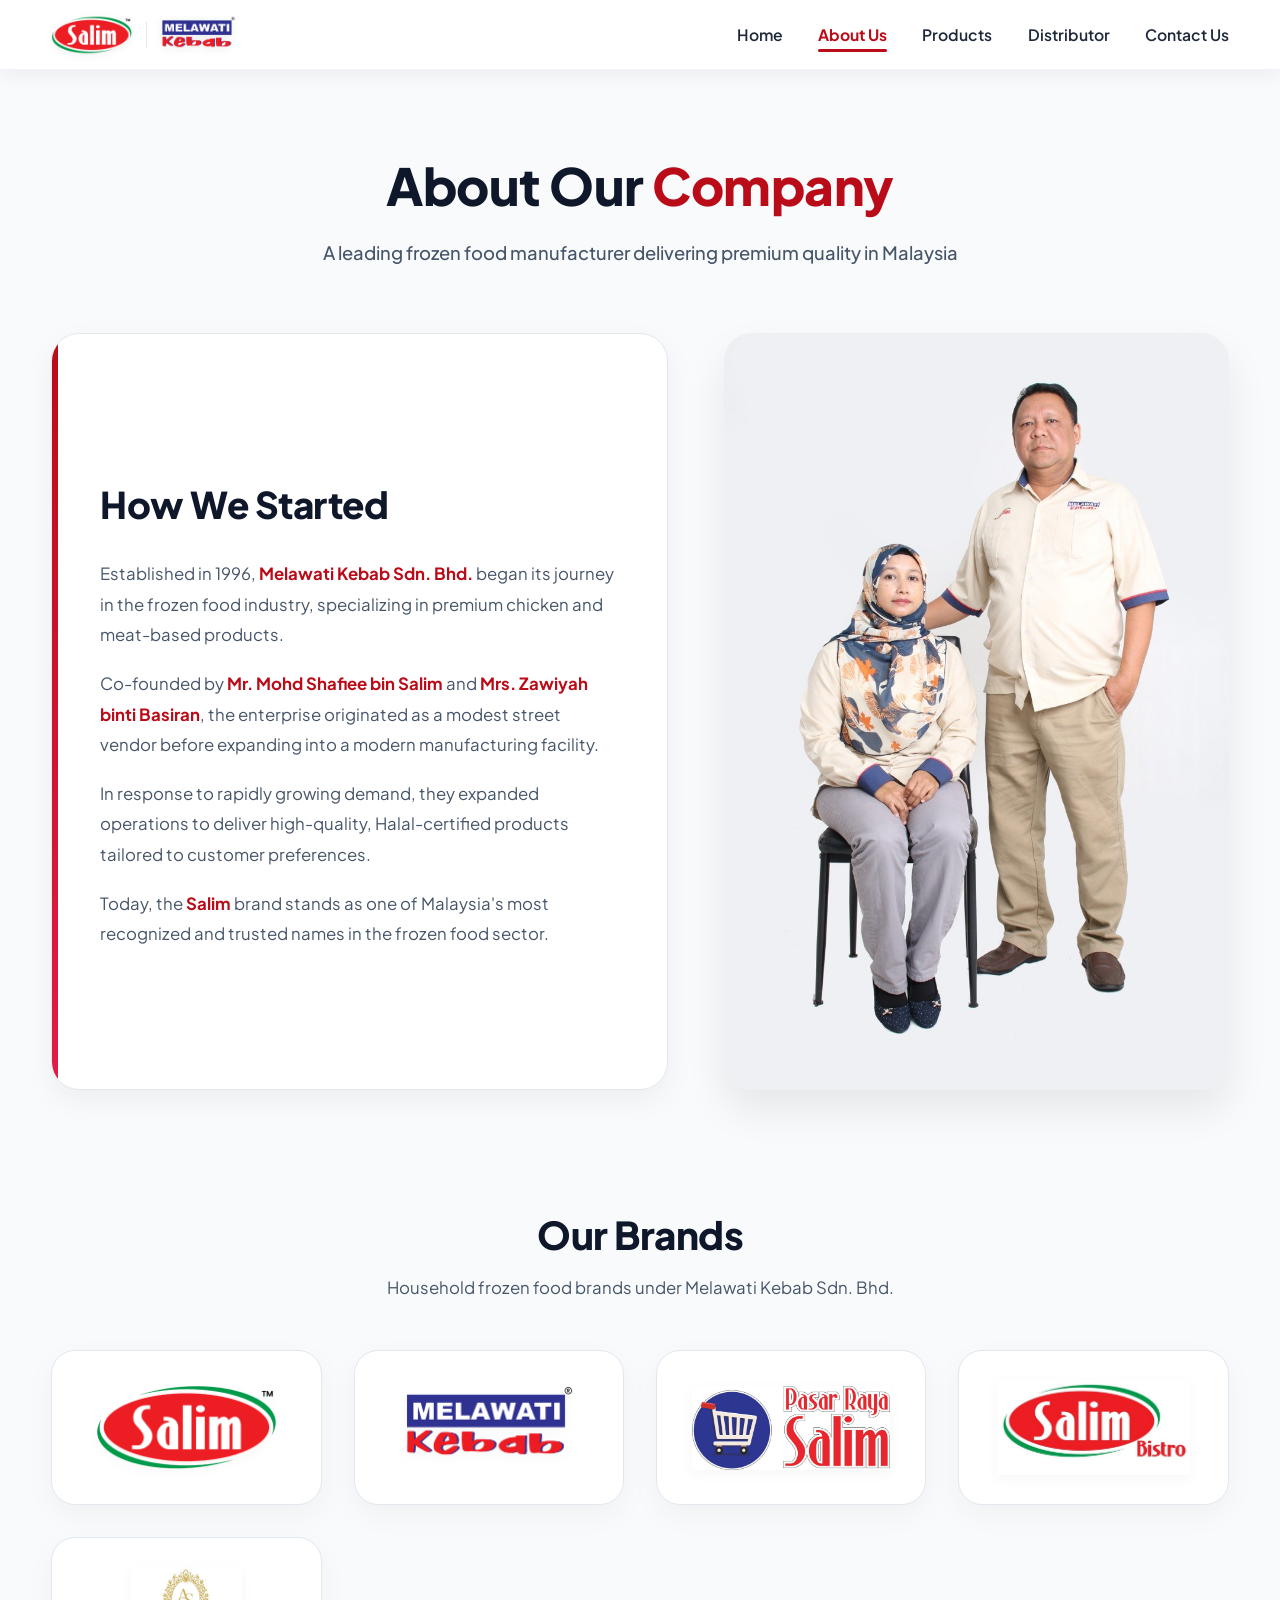
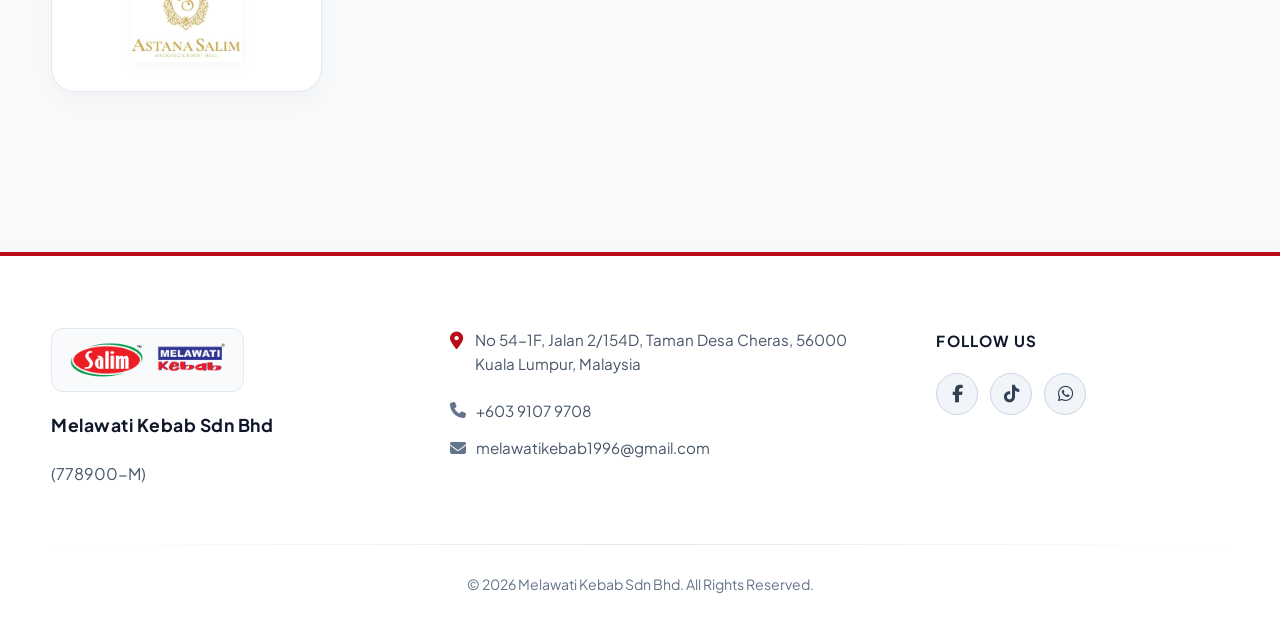
==== commit 8ebc5f36: "Update about.html" ====
--- a/about.html
+++ b/about.html
@@ -21,8 +21,8 @@
     <style>
         :root {
             --salim-red: #ba0c18;
+            --salim-red-hover: #960913;
             --salim-green: #008d4c;
-            --salim-green-dark: #073b1e;
             --bg-light: #f8fafc;
             --bg-card: #ffffff;
             --text-dark: #0f172a;
@@ -59,22 +59,14 @@
             z-index: 1;
         }
 
-        /* HEADER MELEKAT DI ATAS SKRIN (STICKY / FIXED AT TOP) */
+        /* HEADER & MOBILE MENU STYLING */
         main-header {
             display: block;
             width: 100%;
             position: sticky !important;
             top: 0 !important;
-            z-index: 1000;
-        }
-
-        main-header header, 
-        main-header nav, 
-        main-header .navbar, 
-        main-header .header-container {
-            position: sticky !important;
-            top: 0 !important;
-            z-index: 1000;
+            z-index: 9999 !important;
+            overflow: visible !important;
         }
 
         main-footer {
@@ -130,15 +122,14 @@
             align-items: stretch;
         }
 
-        /* Green Box 'How We Started' */
-        .story-green-card {
-            background: linear-gradient(145deg, #06381d 0%, #0a4f2b 100%);
+        /* White Story Card */
+        .story-card {
+            background: #ffffff;
             border-radius: 28px;
             padding: 3.5rem 3rem;
-            color: #ffffff;
-            box-shadow: 0 20px 40px rgba(7, 59, 30, 0.22), 
-                        0 0 25px rgba(0, 141, 76, 0.12);
-            border: 1px solid rgba(255, 255, 255, 0.1);
+            color: var(--text-dark);
+            box-shadow: 0 10px 30px rgba(0, 0, 0, 0.05);
+            border: 1px solid var(--border-color);
             position: relative;
             overflow: hidden;
             display: flex;
@@ -146,7 +137,7 @@
             justify-content: center;
         }
 
-        .story-green-card::before {
+        .story-card::before {
             content: '';
             position: absolute;
             top: 0;
@@ -156,32 +147,32 @@
             background: linear-gradient(180deg, var(--salim-red) 0%, #e11d48 100%);
         }
 
-        .story-green-card h3 {
+        .story-card h3 {
             font-size: clamp(1.8rem, 3.5vw, 2.3rem);
             font-weight: 800;
-            color: #ffffff;
+            color: var(--text-dark);
             margin-bottom: 1.5rem;
             letter-spacing: -0.5px;
         }
 
-        .story-green-card p {
-            color: #e2e8f0;
+        .story-card p {
+            color: var(--text-gray);
             font-size: 1.05rem;
             line-height: 1.8;
             margin-bottom: 1.2rem;
             font-weight: 400;
         }
 
-        .story-green-card p:last-child {
+        .story-card p:last-child {
             margin-bottom: 0;
         }
 
-        .story-green-card strong {
-            color: #4ade80;
+        .story-card strong {
+            color: var(--salim-red);
             font-weight: 700;
         }
 
-        /* Gambar Founders */
+        /* Responsive Founders Image */
         .story-image-wrapper {
             position: relative;
             width: 100%;
@@ -191,19 +182,16 @@
             align-items: center;
             justify-content: center;
             background: transparent;
-            padding: 0;
-            border: none;
-            box-shadow: none;
         }
 
         .story-image {
             width: 100%;
             height: 100%;
             object-fit: cover;
-            object-position: center top; /* Memastikan bahagian atas/muka sentiasa keutamaan */
+            object-position: center top;
             border-radius: 28px;
             display: block;
-            box-shadow: 0 20px 40px rgba(0, 0, 0, 0.12);
+            box-shadow: 0 20px 40px rgba(0, 0, 0, 0.08);
         }
 
         /* 3. Brands Section */
@@ -252,9 +240,8 @@
 
         .brand-card:hover {
             transform: translateY(-6px);
-            border-color: var(--salim-green);
-            box-shadow: 0 18px 36px rgba(0, 141, 76, 0.12),
-                        0 6px 16px rgba(186, 12, 24, 0.08);
+            border-color: var(--salim-red);
+            box-shadow: 0 18px 36px rgba(186, 12, 24, 0.12);
         }
 
         .brand-card img {
@@ -271,7 +258,7 @@
             transform: scale(1.05);
         }
 
-        /* Responsif Mobile - Dibetulkan supaya gambar penuh & tidak terpotong */
+        /* Responsive Mobile Adjustments */
         @media (max-width: 992px) {
             .story-grid {
                 grid-template-columns: 1fr;
@@ -284,7 +271,7 @@
             .story-image {
                 height: auto;
                 max-height: 480px;
-                object-fit: contain; /* Gambar dipaparkan penuh tanpa potong */
+                object-fit: contain;
             }
             .brands-grid {
                 grid-template-columns: repeat(auto-fit, minmax(180px, 1fr));
@@ -296,7 +283,7 @@
             .page-header {
                 padding: 3rem 0 1.5rem 0;
             }
-            .story-green-card {
+            .story-card {
                 padding: 2.2rem 1.5rem;
                 border-radius: 20px;
             }
@@ -308,7 +295,7 @@
                 height: auto;
                 width: 100%;
                 border-radius: 20px;
-                object-fit: contain; /* Memastikan seluruh gambar & muka nampak penuh */
+                object-fit: contain;
             }
             .brands-grid {
                 grid-template-columns: repeat(2, 1fr);
@@ -346,7 +333,7 @@
             <section class="story-section">
                 <div class="story-grid">
                     
-                    <div class="story-green-card">
+                    <div class="story-card">
                         <h3>How We Started</h3>
                         <p>Established in 1996, <strong>Melawati Kebab Sdn. Bhd.</strong> began its journey in the frozen food industry, specializing in premium chicken and meat-based products.</p>
                         <p>Co-founded by <strong>Mr. Mohd Shafiee bin Salim</strong> and <strong>Mrs. Zawiyah binti Basiran</strong>, the enterprise originated as a modest street vendor before expanding into a modern manufacturing facility.</p>
@@ -396,5 +383,30 @@
 
     </div>
 
+    <!-- Script for mobile menu interaction -->
+    <script>
+        document.addEventListener('DOMContentLoaded', () => {
+            const initMobileMenu = () => {
+                const header = document.querySelector('main-header');
+                if (!header) return;
+
+                const root = header.shadowRoot || header;
+                const toggleBtn = root.querySelector('.hamburger, .hamburger-toggle, .nav-toggle, button');
+                const navMenu = root.querySelector('.nav-menu, nav, .navbar-collapse');
+
+                if (toggleBtn && navMenu) {
+                    toggleBtn.addEventListener('click', (e) => {
+                        e.stopPropagation();
+                        navMenu.classList.toggle('active');
+                        toggleBtn.classList.toggle('active');
+                    });
+                }
+            };
+
+            initMobileMenu();
+            setTimeout(initMobileMenu, 300);
+        });
+    </script>
+
 </body>
 </html>
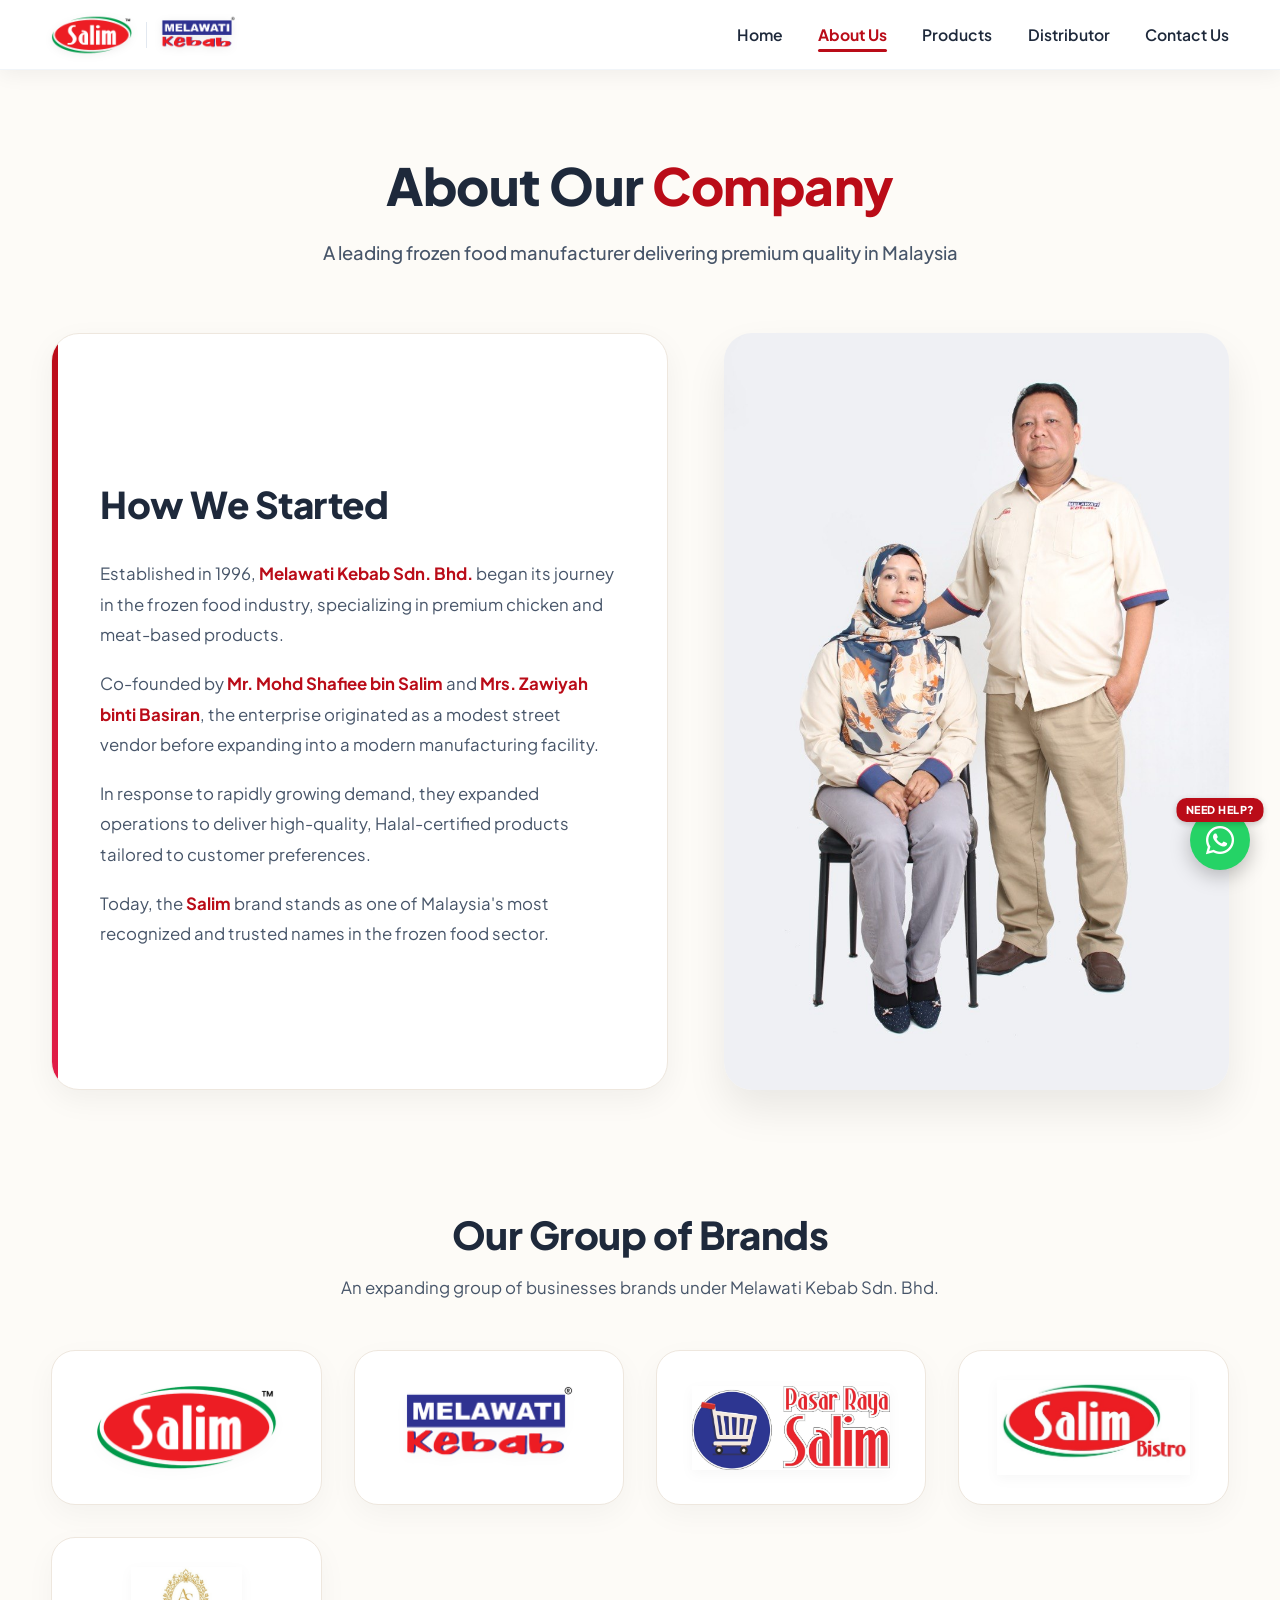
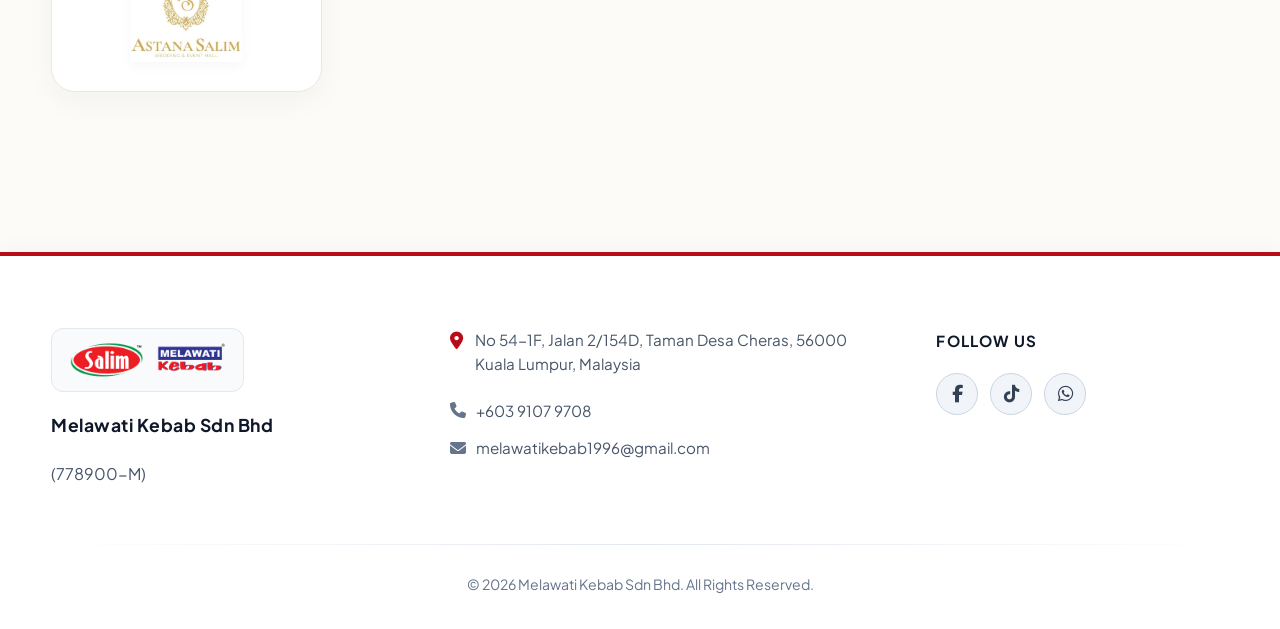
==== commit 865ea98d: "Update about.html" ====
--- a/about.html
+++ b/about.html
@@ -23,12 +23,15 @@
             --salim-red: #ba0c18;
             --salim-red-hover: #960913;
             --salim-green: #008d4c;
-            --bg-light: #f8fafc;
+
+            /* ULTRA-LIGHT CREAM THEME */
+            --bg-light: #fdfbf7;
             --bg-card: #ffffff;
-            --text-dark: #0f172a;
+            --bg-cream-card: #f8f4ed;
+            --text-dark: #1e293b;
             --text-gray: #475569;
-            --border-color: #e2e8f0;
-            --transition: all 0.35s cubic-bezier(0.16, 1, 0.3, 1);
+            --border-color: #eee7de;
+            --transition: all 0.3s ease;
         }
 
         *, *::before, *::after {
@@ -258,6 +261,54 @@
             transform: scale(1.05);
         }
 
+        /* WHATSAPP FLOATING BUTTON */
+        .whatsapp-inquiry-fixed {
+            position: fixed;
+            bottom: 30px;
+            right: 30px;
+            width: 60px;
+            height: 60px;
+            border-radius: 50%;
+            background-color: #25D366;
+            color: white;
+            box-shadow: 0 6px 20px rgba(0,0,0,0.25);
+            display: flex;
+            align-items: center;
+            justify-content: center;
+            text-decoration: none;
+            z-index: 9999;
+            transition: all 0.3s ease;
+        }
+
+        .whatsapp-inquiry-fixed i {
+            font-size: 2rem;
+        }
+
+        .whatsapp-inquiry-fixed:hover {
+            transform: scale(1.1);
+            background-color: #1da851;
+            box-shadow: 0 8px 25px rgba(0,0,0,0.35);
+            color: white;
+        }
+
+        .ws-badge {
+            position: absolute;
+            top: -12px;
+            right: 50%;
+            transform: translateX(50%);
+            white-space: nowrap;
+            background: var(--salim-red);
+            color: white;
+            font-size: 0.68rem;
+            font-weight: 800;
+            padding: 3px 9px;
+            border-radius: 10px;
+            text-transform: uppercase;
+            letter-spacing: 0.5px;
+            box-shadow: 0 2px 6px rgba(0,0,0,0.2);
+            pointer-events: none;
+        }
+
         /* Responsive Mobile Adjustments */
         @media (max-width: 992px) {
             .story-grid {
@@ -350,8 +401,8 @@
 
             <section class="brands-section">
                 <div class="brands-header">
-                    <h2 class="brands-title">Our Brands</h2>
-                    <p class="brands-subtitle">Household frozen food brands under Melawati Kebab Sdn. Bhd.</p>
+                    <h2 class="brands-title">Our Group of Brands</h2>
+                    <p class="brands-subtitle">An expanding group of businesses brands under Melawati Kebab Sdn. Bhd.</p>
                 </div>
                 
                 <div class="brands-grid">
@@ -380,6 +431,12 @@
         </main>
 
         <main-footer></main-footer>
+
+        <!-- FLOATING WHATSAPP BUTTON WITH NEED HELP BADGE -->
+        <a href="https://wa.me/60124247708?text=Hi%20Salim%20Melawati%20Kebab,%20saya%20berminat%20untuk%20bertanya%20tentang%20produk." class="whatsapp-inquiry-fixed" target="_blank" rel="noopener noreferrer" aria-label="Need Help? Contact WhatsApp">
+            <span class="ws-badge">Need Help?</span>
+            <i class="fa-brands fa-whatsapp"></i>
+        </a>
 
     </div>
 
